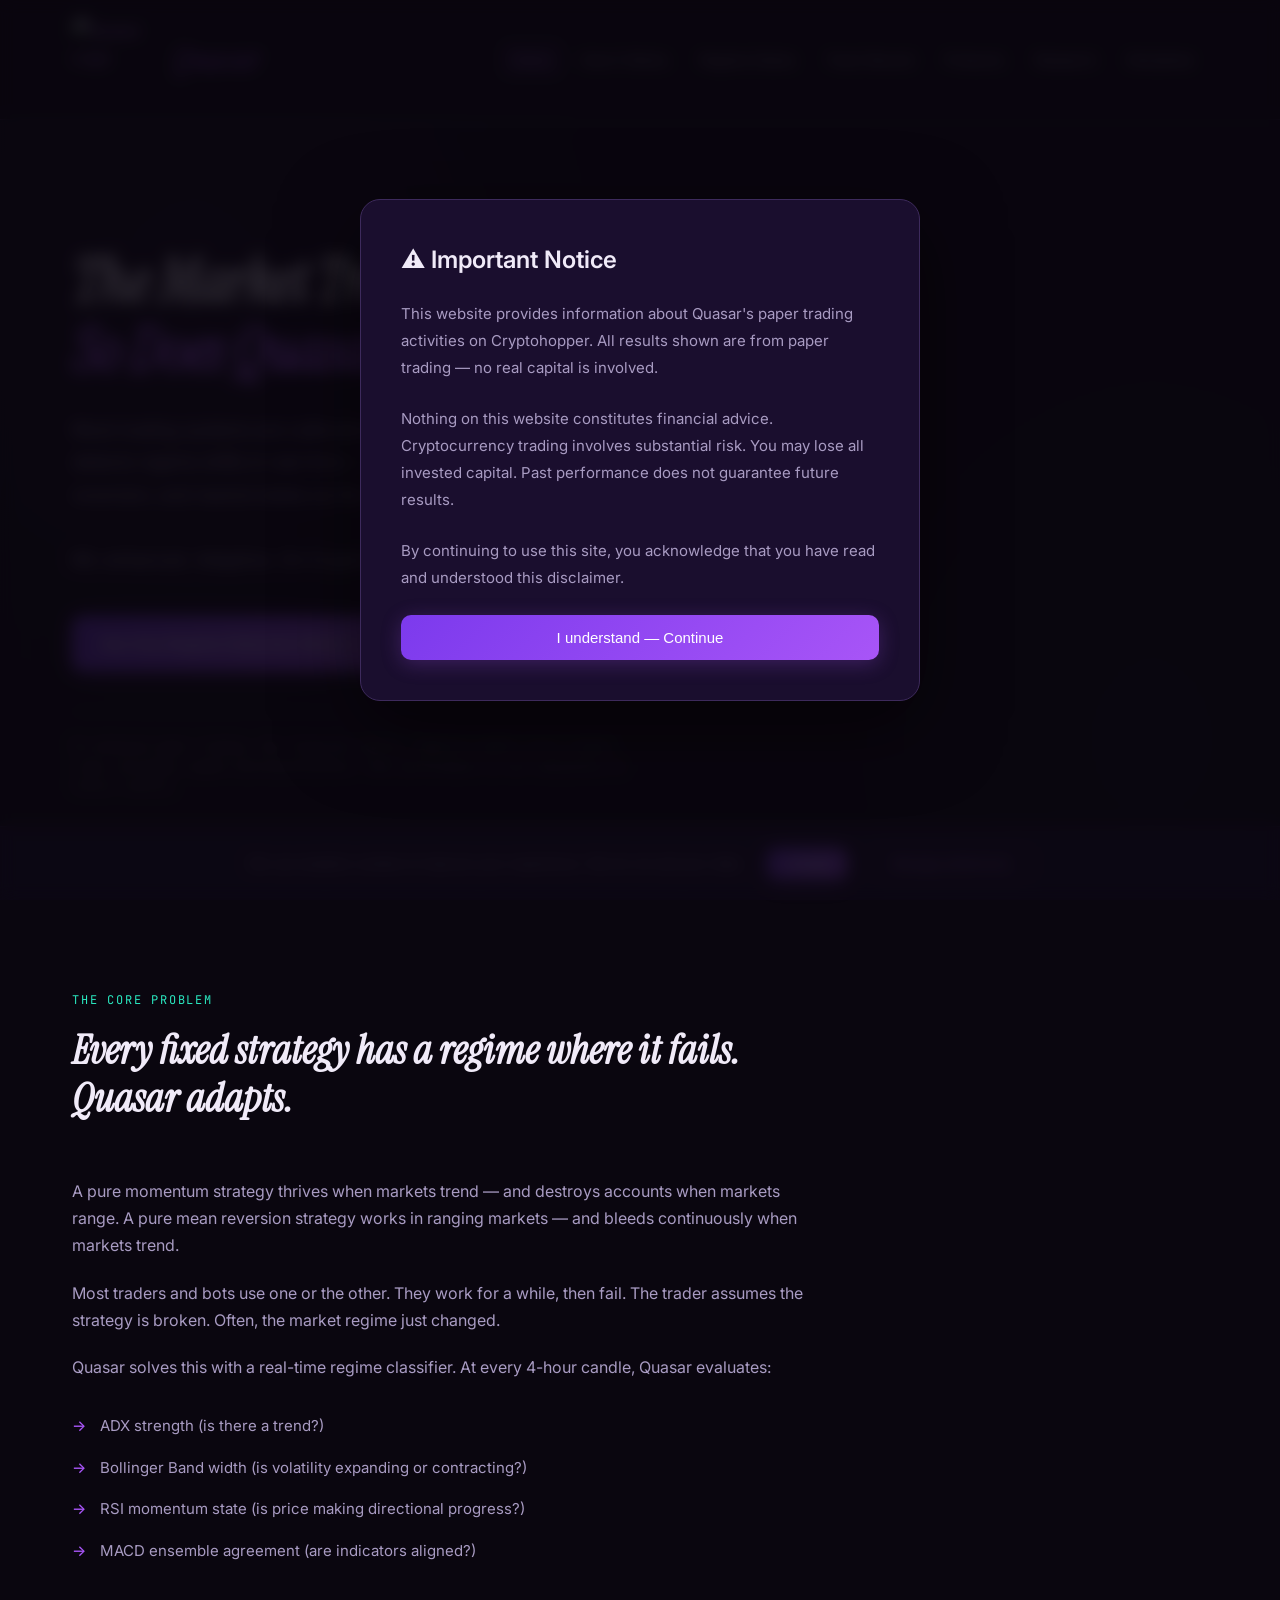
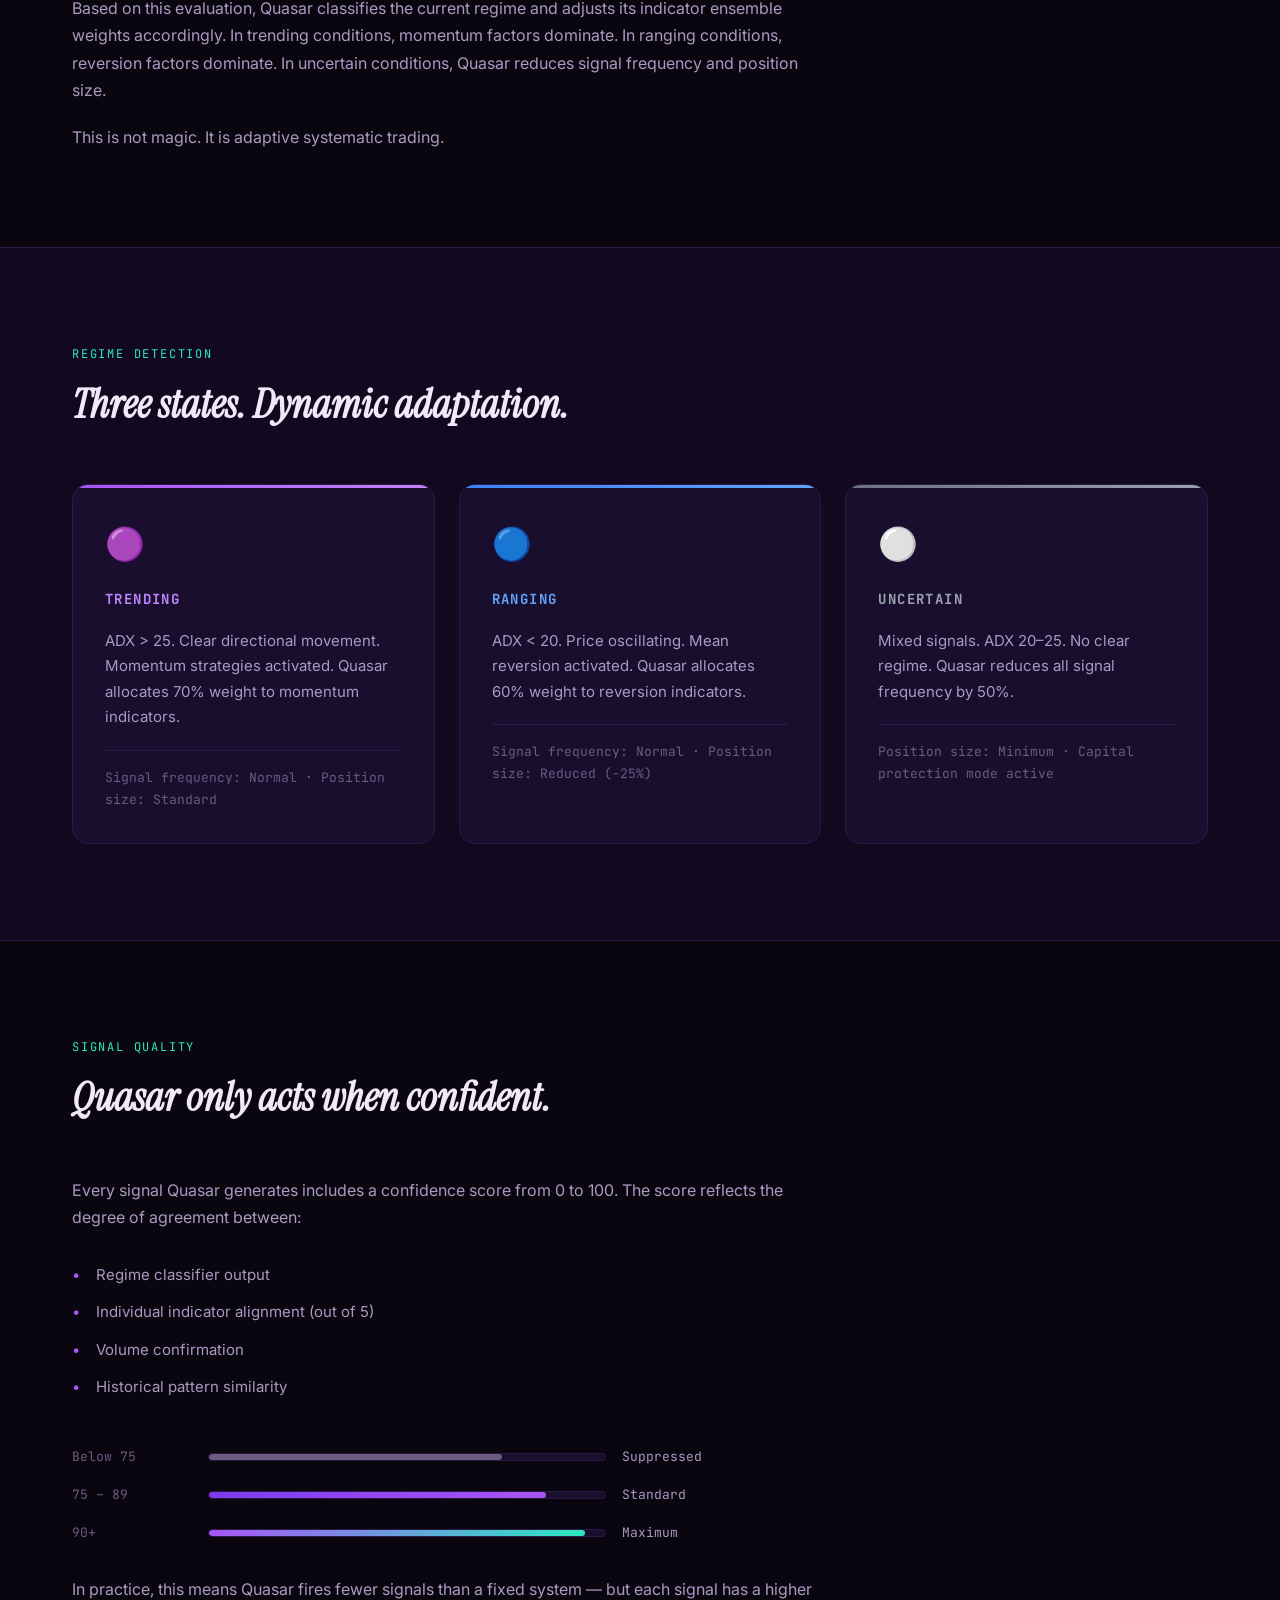
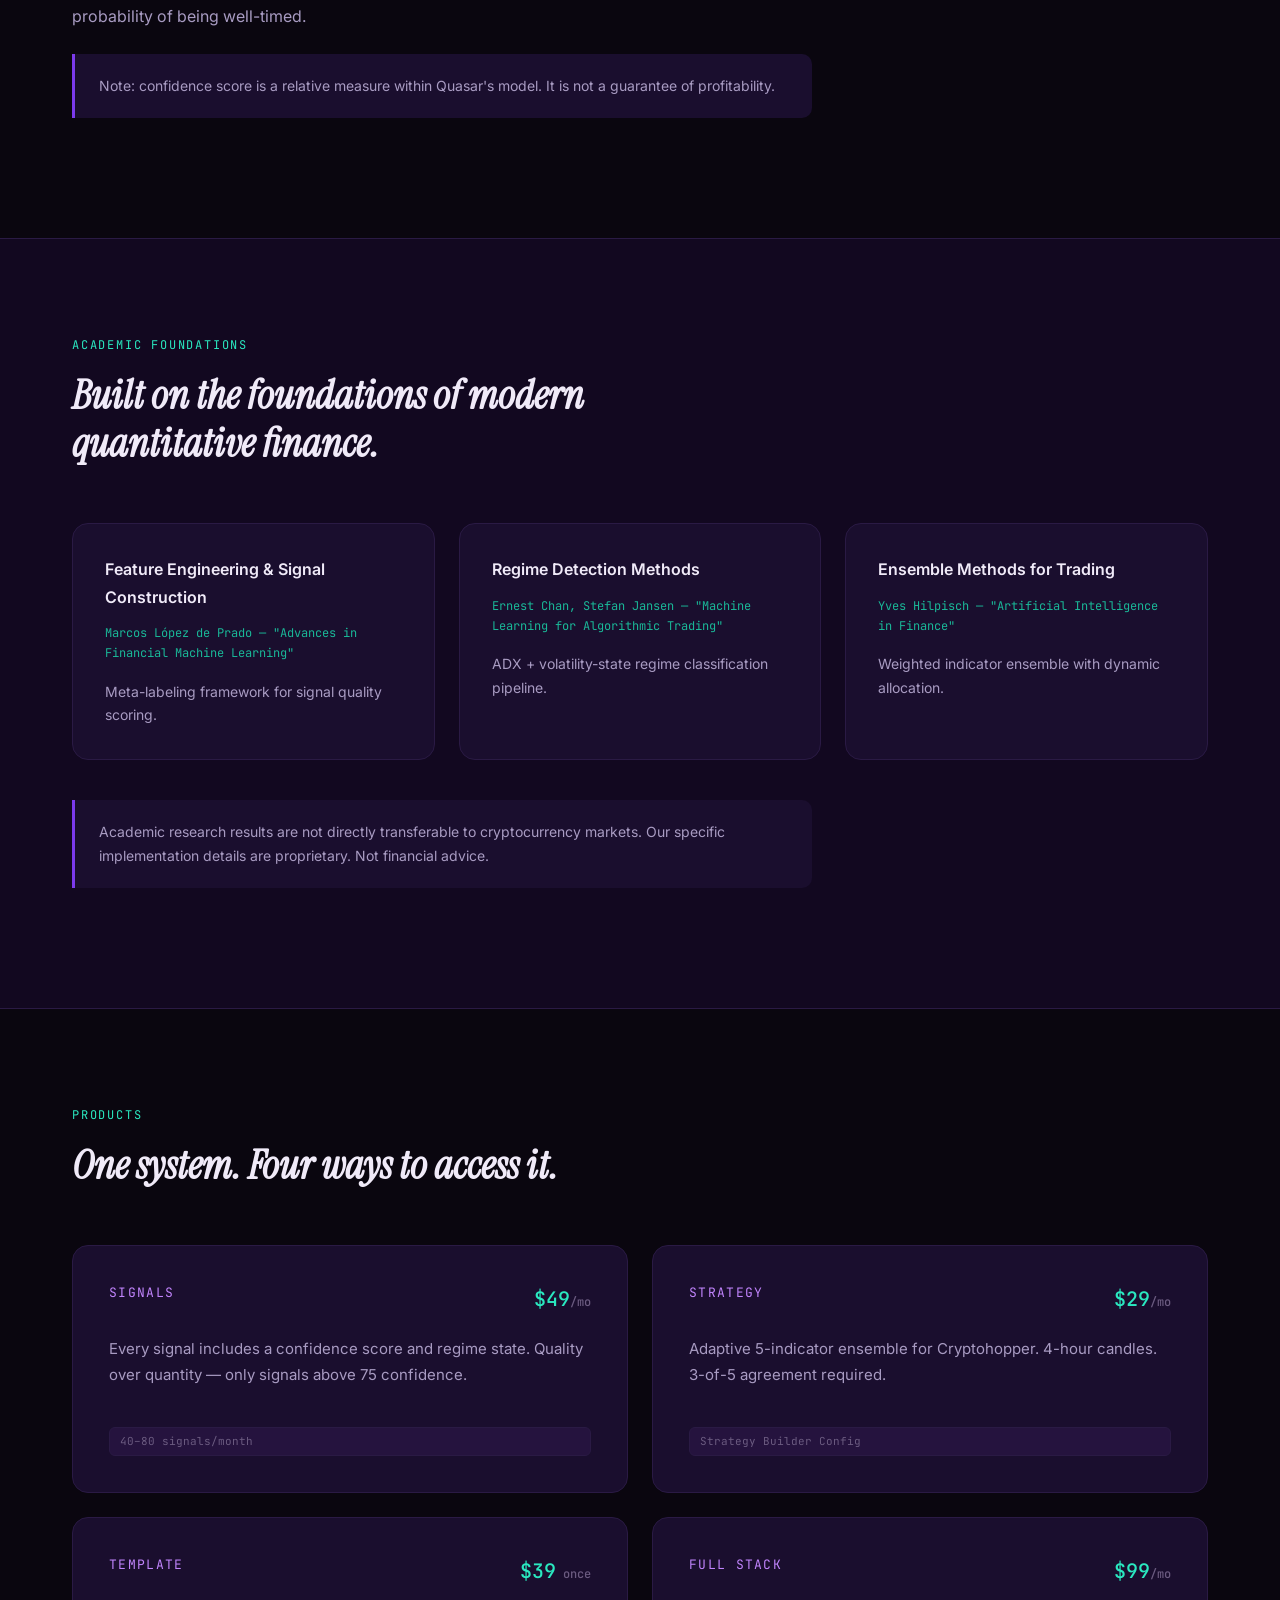
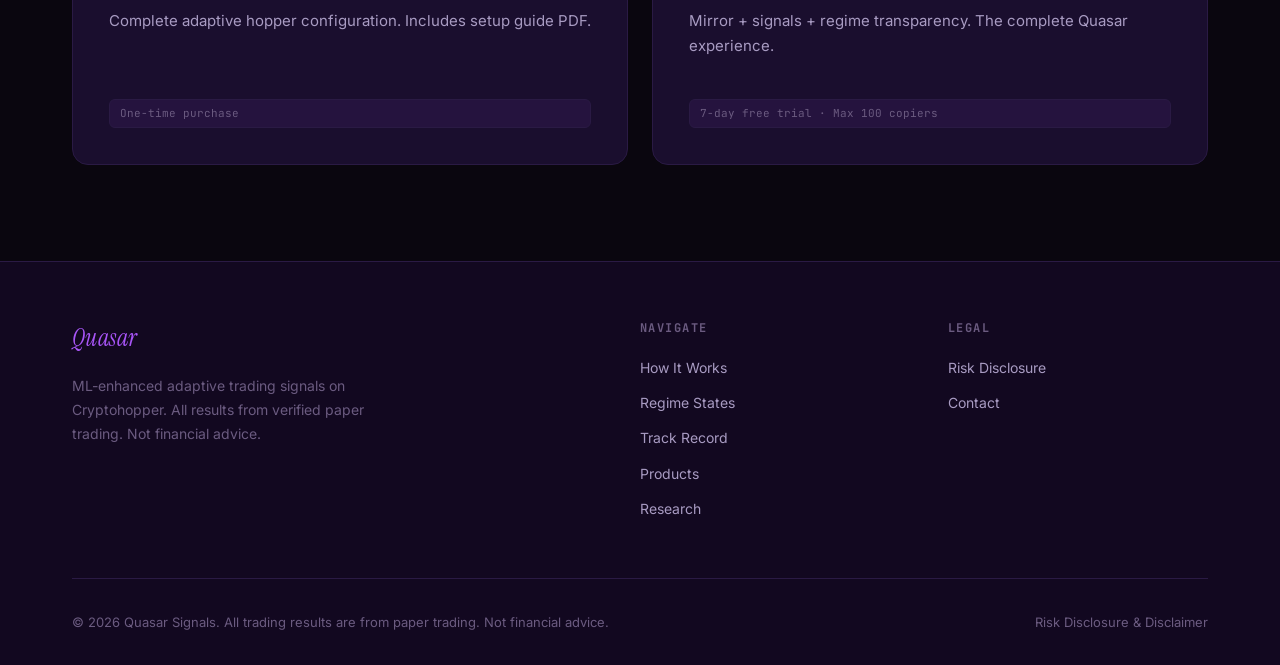
==== index.html @ 03da4434 "Add complete Quasar website with tall header, large logo, and all pages Full static site with 7 page" ====
<!DOCTYPE html>
<html lang="en">
<head>
  <meta charset="UTF-8">
  <meta name="viewport" content="width=device-width, initial-scale=1.0">
  <title>Quasar — ML-Enhanced Adaptive Trading</title>
  <meta name="description" content="Quasar detects regime shifts in real-time — switching between momentum, mean reversion, and neutral states as the market evolves. ML-enhanced. Adaptive. On Cryptohopper.">
  <link rel="stylesheet" href="css/style.css">
  <link rel="icon" type="image/png" href="images/logo.png">
</head>
<body>

  <!-- ═══ HEADER ═══ -->
  <header class="site-header">
    <div class="header-inner">
      <a href="index.html" class="logo-link">
        <img src="images/logo.png" alt="Quasar Logo" class="logo-img">
        <span class="logo-text">Quasar</span>
      </a>
      <button class="nav-toggle" aria-label="Toggle navigation">
        <span></span><span></span><span></span>
      </button>
      <nav class="main-nav">
        <a href="index.html" class="active">Home</a>
        <a href="how-it-works.html">How It Works</a>
        <a href="regime-states.html">Regime States</a>
        <a href="track-record.html">Track Record</a>
        <a href="products.html">Products</a>
        <a href="research.html">Research</a>
        <a href="disclaimer.html">Disclaimer</a>
      </nav>
    </div>
  </header>

  <main>

    <!-- ═══ HERO ═══ -->
    <section class="hero">
      <div class="container">
        <div class="hero-content">
          <h1>The Market Transforms.<br><span>So Does Quasar.</span></h1>
          <p class="hero-sub">
            Most trading systems are calibrated for one market condition.
            Quasar detects regime shifts in real-time — switching between momentum,
            mean reversion, and neutral states as the market evolves.<br><br>
            ML-enhanced. Adaptive. On Cryptohopper. Verified paper trading.
          </p>
          <div class="hero-ctas">
            <a href="how-it-works.html" class="btn btn-primary">See How Regime Detection Works &rarr;</a>
            <a href="products.html" class="btn btn-secondary">View Quasar on the Marketplace</a>
          </div>
          <p class="hero-disclaimer">
            ML-enhanced paper trading. Not financial advice. Adaptive models carry
            unique risks including regime misclassification. Past performance is not
            indicative of future results.
          </p>
        </div>
      </div>
    </section>

    <!-- ═══ THE PROBLEM WITH FIXED STRATEGIES ═══ -->
    <section class="section">
      <div class="container">
        <div class="section-intro">
          <span class="section-label">The Core Problem</span>
          <h2>Every fixed strategy has a regime where it fails. Quasar adapts.</h2>
        </div>
        <div style="max-width: 740px;">
          <p>
            A pure momentum strategy thrives when markets trend — and destroys accounts
            when markets range. A pure mean reversion strategy works in ranging markets —
            and bleeds continuously when markets trend.
          </p>
          <p>
            Most traders and bots use one or the other. They work for a while, then fail.
            The trader assumes the strategy is broken. Often, the market regime just changed.
          </p>
          <p>
            Quasar solves this with a real-time regime classifier. At every 4-hour candle,
            Quasar evaluates:
          </p>
          <ul class="arrow-list">
            <li>ADX strength (is there a trend?)</li>
            <li>Bollinger Band width (is volatility expanding or contracting?)</li>
            <li>RSI momentum state (is price making directional progress?)</li>
            <li>MACD ensemble agreement (are indicators aligned?)</li>
          </ul>
          <p>
            Based on this evaluation, Quasar classifies the current regime and adjusts
            its indicator ensemble weights accordingly. In trending conditions, momentum
            factors dominate. In ranging conditions, reversion factors dominate.
            In uncertain conditions, Quasar reduces signal frequency and position size.
          </p>
          <p>
            This is not magic. It is adaptive systematic trading.
          </p>
        </div>
      </div>
    </section>

    <!-- ═══ REGIME STATES ═══ -->
    <section class="section section-alt">
      <div class="container">
        <div class="section-intro">
          <span class="section-label">Regime Detection</span>
          <h2>Three states. Dynamic adaptation.</h2>
        </div>
        <div class="regime-grid">
          <div class="regime-card trending">
            <div class="regime-icon">&#x1F7E3;</div>
            <h3>Trending</h3>
            <p>
              ADX &gt; 25. Clear directional movement. Momentum strategies activated.
              Quasar allocates 70% weight to momentum indicators.
            </p>
            <div class="regime-stat">Signal frequency: Normal · Position size: Standard</div>
          </div>
          <div class="regime-card ranging">
            <div class="regime-icon">&#x1F535;</div>
            <h3>Ranging</h3>
            <p>
              ADX &lt; 20. Price oscillating. Mean reversion activated.
              Quasar allocates 60% weight to reversion indicators.
            </p>
            <div class="regime-stat">Signal frequency: Normal · Position size: Reduced (-25%)</div>
          </div>
          <div class="regime-card uncertain">
            <div class="regime-icon">&#x26AA;</div>
            <h3>Uncertain</h3>
            <p>
              Mixed signals. ADX 20–25. No clear regime.
              Quasar reduces all signal frequency by 50%.
            </p>
            <div class="regime-stat">Position size: Minimum · Capital protection mode active</div>
          </div>
        </div>
      </div>
    </section>

    <!-- ═══ CONFIDENCE SCORE ═══ -->
    <section class="section">
      <div class="container">
        <div class="section-intro">
          <span class="section-label">Signal Quality</span>
          <h2>Quasar only acts when confident.</h2>
        </div>
        <div style="max-width: 740px;">
          <p>
            Every signal Quasar generates includes a confidence score from 0 to 100.
            The score reflects the degree of agreement between:
          </p>
          <ul class="bullet-list">
            <li>Regime classifier output</li>
            <li>Individual indicator alignment (out of 5)</li>
            <li>Volume confirmation</li>
            <li>Historical pattern similarity</li>
          </ul>
          <div class="confidence-visual">
            <div class="confidence-bar">
              <span class="confidence-label">Below 75</span>
              <div class="confidence-track">
                <div class="confidence-fill suppressed" data-width="74%" style="width: 0;"></div>
              </div>
              <span class="confidence-value">Suppressed</span>
            </div>
            <div class="confidence-bar">
              <span class="confidence-label">75 – 89</span>
              <div class="confidence-track">
                <div class="confidence-fill standard" data-width="85%" style="width: 0;"></div>
              </div>
              <span class="confidence-value">Standard</span>
            </div>
            <div class="confidence-bar">
              <span class="confidence-label">90+</span>
              <div class="confidence-track">
                <div class="confidence-fill maximum" data-width="95%" style="width: 0;"></div>
              </div>
              <span class="confidence-value">Maximum</span>
            </div>
          </div>
          <p style="margin-top: 2rem;">
            In practice, this means Quasar fires fewer signals than a fixed system —
            but each signal has a higher probability of being well-timed.
          </p>
          <div class="disclaimer-note">
            <p>
              Note: confidence score is a relative measure within Quasar's model.
              It is not a guarantee of profitability.
            </p>
          </div>
        </div>
      </div>
    </section>

    <!-- ═══ RESEARCH FOUNDATION ═══ -->
    <section class="section section-alt">
      <div class="container">
        <div class="section-intro">
          <span class="section-label">Academic Foundations</span>
          <h2>Built on the foundations of modern quantitative finance.</h2>
        </div>
        <div class="research-grid">
          <div class="research-card">
            <h4>Feature Engineering &amp; Signal Construction</h4>
            <span class="research-source">Marcos López de Prado — "Advances in Financial Machine Learning"</span>
            <p>Meta-labeling framework for signal quality scoring.</p>
          </div>
          <div class="research-card">
            <h4>Regime Detection Methods</h4>
            <span class="research-source">Ernest Chan, Stefan Jansen — "Machine Learning for Algorithmic Trading"</span>
            <p>ADX + volatility-state regime classification pipeline.</p>
          </div>
          <div class="research-card">
            <h4>Ensemble Methods for Trading</h4>
            <span class="research-source">Yves Hilpisch — "Artificial Intelligence in Finance"</span>
            <p>Weighted indicator ensemble with dynamic allocation.</p>
          </div>
        </div>
        <div class="disclaimer-note" style="margin-top: 2.5rem; max-width: 740px;">
          <p>
            Academic research results are not directly transferable to cryptocurrency markets.
            Our specific implementation details are proprietary. Not financial advice.
          </p>
        </div>
      </div>
    </section>

    <!-- ═══ PRODUCTS ═══ -->
    <section class="section">
      <div class="container">
        <div class="section-intro">
          <span class="section-label">Products</span>
          <h2>One system. Four ways to access it.</h2>
        </div>
        <div class="products-grid">
          <div class="product-card">
            <div class="product-header">
              <span class="product-name">Signals</span>
              <span class="product-price">$49<span>/mo</span></span>
            </div>
            <p>
              Every signal includes a confidence score and regime state.
              Quality over quantity — only signals above 75 confidence.
            </p>
            <span class="product-tag">40–80 signals/month</span>
          </div>
          <div class="product-card">
            <div class="product-header">
              <span class="product-name">Strategy</span>
              <span class="product-price">$29<span>/mo</span></span>
            </div>
            <p>
              Adaptive 5-indicator ensemble for Cryptohopper.
              4-hour candles. 3-of-5 agreement required.
            </p>
            <span class="product-tag">Strategy Builder Config</span>
          </div>
          <div class="product-card">
            <div class="product-header">
              <span class="product-name">Template</span>
              <span class="product-price">$39<span> once</span></span>
            </div>
            <p>
              Complete adaptive hopper configuration.
              Includes setup guide PDF.
            </p>
            <span class="product-tag">One-time purchase</span>
          </div>
          <div class="product-card">
            <div class="product-header">
              <span class="product-name">Full Stack</span>
              <span class="product-price">$99<span>/mo</span></span>
            </div>
            <p>
              Mirror + signals + regime transparency.
              The complete Quasar experience.
            </p>
            <span class="product-tag">7-day free trial · Max 100 copiers</span>
          </div>
        </div>
      </div>
    </section>

  </main>

  <!-- ═══ FOOTER ═══ -->
  <footer class="site-footer">
    <div class="container">
      <div class="footer-inner">
        <div class="footer-brand">
          <span class="logo-text">Quasar</span>
          <p>
            ML-enhanced adaptive trading signals on Cryptohopper.
            All results from verified paper trading. Not financial advice.
          </p>
        </div>
        <div class="footer-links">
          <h4>Navigate</h4>
          <ul>
            <li><a href="how-it-works.html">How It Works</a></li>
            <li><a href="regime-states.html">Regime States</a></li>
            <li><a href="track-record.html">Track Record</a></li>
            <li><a href="products.html">Products</a></li>
            <li><a href="research.html">Research</a></li>
          </ul>
        </div>
        <div class="footer-links">
          <h4>Legal</h4>
          <ul>
            <li><a href="disclaimer.html">Risk Disclosure</a></li>
            <li><a href="mailto:support@quasar-signals.io">Contact</a></li>
          </ul>
        </div>
      </div>
      <div class="footer-bottom">
        <p>&copy; 2026 Quasar Signals. All trading results are from paper trading. Not financial advice.</p>
        <a href="disclaimer.html">Risk Disclosure &amp; Disclaimer</a>
      </div>
    </div>
  </footer>

  <!-- ═══ DISCLAIMER MODAL ═══ -->
  <div class="disclaimer-modal-overlay">
    <div class="disclaimer-modal">
      <h3>&#x26A0;&#xFE0F; Important Notice</h3>
      <p>
        This website provides information about Quasar's paper trading activities
        on Cryptohopper. All results shown are from paper trading — no real capital
        is involved.
      </p>
      <p>
        Nothing on this website constitutes financial advice. Cryptocurrency trading
        involves substantial risk. You may lose all invested capital. Past performance
        does not guarantee future results.
      </p>
      <p>
        By continuing to use this site, you acknowledge that you have read and
        understood this disclaimer.
      </p>
      <button class="btn btn-primary disclaimer-accept">I understand — Continue</button>
    </div>
  </div>

  <!-- ═══ COOKIE BANNER ═══ -->
  <div class="cookie-banner">
    <p>We use analytics cookies to improve your experience. We do not sell your data.</p>
    <button class="btn btn-primary cookie-accept">Accept</button>
    <button class="btn btn-secondary cookie-manage">Manage preferences</button>
  </div>

  <script src="js/main.js"></script>
</body>
</html>
---- css/style.css ----
/* ══════════════════════════════════════════
   QUASAR — Global Styles
   Tone: Enigmatic · Data-Driven · Futuristic
   ══════════════════════════════════════════ */

@import url('https://fonts.googleapis.com/css2?family=Instrument+Serif:ital@0;1&family=JetBrains+Mono:wght@300;400;500&family=Inter:wght@300;400;500;600&display=swap');

:root {
  --bg-primary: #0a060f;
  --bg-secondary: #120820;
  --bg-card: #1a0e2e;
  --bg-card-hover: #221440;
  --purple: #a855f7;
  --purple-light: #c084fc;
  --purple-dim: #7c3aed;
  --purple-dark: #6d28d9;
  --teal: #2ae8c0;
  --teal-dim: #1ab898;
  --lavender: #c4b5fd;
  --text-primary: #f0eaf8;
  --text-secondary: #a89bc2;
  --text-muted: #6b5b80;
  --border: #2a1a44;
  --border-light: #3d2a5c;
  --font-serif: 'Instrument Serif', Georgia, serif;
  --font-sans: 'Inter', -apple-system, sans-serif;
  --font-mono: 'JetBrains Mono', 'Fira Code', monospace;
  --header-height: 120px;
  --max-width: 1200px;
}

*, *::before, *::after {
  margin: 0;
  padding: 0;
  box-sizing: border-box;
}

html {
  scroll-behavior: smooth;
  font-size: 16px;
}

body {
  font-family: var(--font-sans);
  background: var(--bg-primary);
  color: var(--text-primary);
  line-height: 1.7;
  min-height: 100vh;
  overflow-x: hidden;
}

/* ── Selection ── */
::selection {
  background: var(--purple-dim);
  color: #fff;
}

/* ── Links ── */
a {
  color: var(--purple-light);
  text-decoration: none;
  transition: color 0.25s ease;
}
a:hover {
  color: var(--teal);
}

/* ══════════════════════════════════════════
   HEADER — Tall with large logo
   ══════════════════════════════════════════ */

.site-header {
  position: fixed;
  top: 0;
  left: 0;
  right: 0;
  z-index: 1000;
  height: var(--header-height);
  background: rgba(10, 6, 15, 0.92);
  backdrop-filter: blur(20px);
  -webkit-backdrop-filter: blur(20px);
  border-bottom: 1px solid var(--border);
  transition: height 0.3s ease, background 0.3s ease;
}

.site-header.scrolled {
  height: 80px;
  background: rgba(10, 6, 15, 0.97);
}

.header-inner {
  max-width: var(--max-width);
  margin: 0 auto;
  padding: 0 2rem;
  height: 100%;
  display: flex;
  align-items: center;
  justify-content: space-between;
}

.logo-link {
  display: flex;
  align-items: center;
  gap: 1rem;
  text-decoration: none;
  flex-shrink: 0;
}

.logo-img {
  height: 85px;
  width: 85px;
  object-fit: contain;
  border-radius: 16px;
  transition: height 0.3s ease, width 0.3s ease;
}

.site-header.scrolled .logo-img {
  height: 52px;
  width: 52px;
}

.logo-text {
  font-family: var(--font-serif);
  font-style: italic;
  font-size: 2rem;
  color: var(--purple);
  letter-spacing: 0.02em;
  transition: font-size 0.3s ease;
}

.site-header.scrolled .logo-text {
  font-size: 1.5rem;
}

/* ── Navigation ── */
.main-nav {
  display: flex;
  align-items: center;
  gap: 0.25rem;
}

.main-nav a {
  color: var(--text-secondary);
  font-size: 0.875rem;
  font-weight: 400;
  padding: 0.5rem 0.85rem;
  border-radius: 8px;
  transition: all 0.25s ease;
  white-space: nowrap;
}

.main-nav a:hover,
.main-nav a.active {
  color: var(--text-primary);
  background: rgba(168, 85, 247, 0.1);
}

.main-nav a.active {
  color: var(--purple-light);
}

/* Mobile hamburger */
.nav-toggle {
  display: none;
  background: none;
  border: none;
  cursor: pointer;
  padding: 0.5rem;
}

.nav-toggle span {
  display: block;
  width: 24px;
  height: 2px;
  background: var(--text-secondary);
  margin: 5px 0;
  transition: all 0.3s ease;
  border-radius: 2px;
}

.nav-toggle.open span:nth-child(1) {
  transform: rotate(45deg) translate(5px, 5px);
}
.nav-toggle.open span:nth-child(2) {
  opacity: 0;
}
.nav-toggle.open span:nth-child(3) {
  transform: rotate(-45deg) translate(5px, -5px);
}

/* ══════════════════════════════════════════
   MAIN CONTENT
   ══════════════════════════════════════════ */

main {
  padding-top: var(--header-height);
}

.container {
  max-width: var(--max-width);
  margin: 0 auto;
  padding: 0 2rem;
}

/* ── Section spacing ── */
.section {
  padding: 6rem 0;
  border-bottom: 1px solid var(--border);
}

.section:last-child {
  border-bottom: none;
}

.section-alt {
  background: var(--bg-secondary);
}

/* ══════════════════════════════════════════
   HERO
   ══════════════════════════════════════════ */

.hero {
  padding: 8rem 0 6rem;
  position: relative;
  overflow: hidden;
}

.hero::before {
  content: '';
  position: absolute;
  top: -40%;
  left: -20%;
  width: 70%;
  height: 120%;
  background: radial-gradient(ellipse, rgba(168, 85, 247, 0.06) 0%, transparent 70%);
  pointer-events: none;
}

.hero::after {
  content: '';
  position: absolute;
  bottom: -30%;
  right: -15%;
  width: 50%;
  height: 100%;
  background: radial-gradient(ellipse, rgba(42, 232, 192, 0.03) 0%, transparent 70%);
  pointer-events: none;
}

.hero-content {
  position: relative;
  z-index: 1;
  max-width: 780px;
}

.hero h1 {
  font-family: var(--font-serif);
  font-style: italic;
  font-size: 3.75rem;
  line-height: 1.15;
  color: var(--text-primary);
  margin-bottom: 1.75rem;
  letter-spacing: -0.01em;
}

.hero h1 span {
  color: var(--purple);
}

.hero-sub {
  font-size: 1.125rem;
  color: var(--text-secondary);
  line-height: 1.8;
  margin-bottom: 2.5rem;
  max-width: 640px;
}

.hero-ctas {
  display: flex;
  gap: 1rem;
  flex-wrap: wrap;
  margin-bottom: 2.5rem;
}

.hero-disclaimer {
  font-family: var(--font-mono);
  font-size: 0.75rem;
  color: var(--text-muted);
  line-height: 1.7;
  max-width: 580px;
  padding-top: 1.5rem;
  border-top: 1px solid var(--border);
}

/* ── Buttons ── */
.btn {
  display: inline-flex;
  align-items: center;
  gap: 0.5rem;
  padding: 0.875rem 1.75rem;
  border-radius: 10px;
  font-size: 0.9375rem;
  font-weight: 500;
  cursor: pointer;
  transition: all 0.3s ease;
  border: none;
  text-decoration: none;
}

.btn-primary {
  background: linear-gradient(135deg, var(--purple-dim), var(--purple));
  color: #fff;
  box-shadow: 0 4px 20px rgba(168, 85, 247, 0.25);
}

.btn-primary:hover {
  background: linear-gradient(135deg, var(--purple), var(--purple-light));
  box-shadow: 0 6px 30px rgba(168, 85, 247, 0.35);
  color: #fff;
  transform: translateY(-1px);
}

.btn-secondary {
  background: transparent;
  color: var(--purple-light);
  border: 1px solid var(--border-light);
}

.btn-secondary:hover {
  background: rgba(168, 85, 247, 0.08);
  border-color: var(--purple-dim);
  color: var(--purple-light);
}

/* ══════════════════════════════════════════
   TYPOGRAPHY
   ══════════════════════════════════════════ */

h1, h2, h3, h4 {
  font-family: var(--font-serif);
  font-style: italic;
  color: var(--text-primary);
}

h2 {
  font-size: 2.5rem;
  line-height: 1.2;
  margin-bottom: 1.5rem;
}

h3 {
  font-size: 1.5rem;
  margin-bottom: 1rem;
}

h4 {
  font-size: 1.125rem;
  margin-bottom: 0.75rem;
}

p {
  margin-bottom: 1.25rem;
  color: var(--text-secondary);
}

p:last-child {
  margin-bottom: 0;
}

/* ── Section intro ── */
.section-intro {
  max-width: 700px;
  margin-bottom: 3.5rem;
}

.section-label {
  font-family: var(--font-mono);
  font-size: 0.75rem;
  text-transform: uppercase;
  letter-spacing: 0.15em;
  color: var(--teal);
  margin-bottom: 1rem;
  display: block;
}

/* ══════════════════════════════════════════
   REGIME STATE CARDS
   ══════════════════════════════════════════ */

.regime-grid {
  display: grid;
  grid-template-columns: repeat(3, 1fr);
  gap: 1.5rem;
  margin-top: 2.5rem;
}

.regime-card {
  background: var(--bg-card);
  border: 1px solid var(--border);
  border-radius: 16px;
  padding: 2rem;
  transition: all 0.3s ease;
  position: relative;
  overflow: hidden;
}

.regime-card::before {
  content: '';
  position: absolute;
  top: 0;
  left: 0;
  right: 0;
  height: 3px;
  border-radius: 16px 16px 0 0;
}

.regime-card.trending::before {
  background: linear-gradient(90deg, var(--purple), var(--purple-light));
}

.regime-card.ranging::before {
  background: linear-gradient(90deg, #3b82f6, #60a5fa);
}

.regime-card.uncertain::before {
  background: linear-gradient(90deg, #6b7280, #9ca3af);
}

.regime-card:hover {
  border-color: var(--border-light);
  transform: translateY(-2px);
  box-shadow: 0 8px 32px rgba(168, 85, 247, 0.08);
}

.regime-icon {
  font-size: 2rem;
  margin-bottom: 1rem;
}

.regime-card h3 {
  font-family: var(--font-mono);
  font-style: normal;
  font-size: 0.875rem;
  text-transform: uppercase;
  letter-spacing: 0.1em;
  margin-bottom: 1rem;
}

.regime-card.trending h3 { color: var(--purple-light); }
.regime-card.ranging h3 { color: #60a5fa; }
.regime-card.uncertain h3 { color: #9ca3af; }

.regime-card p {
  font-size: 0.9375rem;
  line-height: 1.7;
}

.regime-stat {
  font-family: var(--font-mono);
  font-size: 0.8125rem;
  color: var(--text-muted);
  margin-top: 1.25rem;
  padding-top: 1rem;
  border-top: 1px solid var(--border);
}

/* ══════════════════════════════════════════
   PRODUCT CARDS
   ══════════════════════════════════════════ */

.products-grid {
  display: grid;
  grid-template-columns: repeat(2, 1fr);
  gap: 1.5rem;
}

.product-card {
  background: var(--bg-card);
  border: 1px solid var(--border);
  border-radius: 16px;
  padding: 2.25rem;
  transition: all 0.3s ease;
  display: flex;
  flex-direction: column;
}

.product-card:hover {
  border-color: var(--purple-dim);
  box-shadow: 0 8px 40px rgba(168, 85, 247, 0.1);
  transform: translateY(-2px);
}

.product-header {
  display: flex;
  justify-content: space-between;
  align-items: flex-start;
  margin-bottom: 1.25rem;
}

.product-name {
  font-family: var(--font-mono);
  font-size: 0.8125rem;
  text-transform: uppercase;
  letter-spacing: 0.1em;
  color: var(--purple-light);
}

.product-price {
  font-family: var(--font-mono);
  font-size: 1.25rem;
  color: var(--teal);
  font-weight: 500;
}

.product-price span {
  font-size: 0.75rem;
  color: var(--text-muted);
}

.product-card p {
  font-size: 0.9375rem;
  flex-grow: 1;
}

.product-tag {
  display: inline-block;
  font-family: var(--font-mono);
  font-size: 0.6875rem;
  color: var(--text-muted);
  background: rgba(168, 85, 247, 0.08);
  border: 1px solid var(--border);
  padding: 0.25rem 0.625rem;
  border-radius: 6px;
  margin-top: 1.25rem;
}

/* ══════════════════════════════════════════
   CONFIDENCE METER
   ══════════════════════════════════════════ */

.confidence-visual {
  display: flex;
  flex-direction: column;
  gap: 1rem;
  margin-top: 2.5rem;
  max-width: 600px;
}

.confidence-bar {
  display: flex;
  align-items: center;
  gap: 1rem;
}

.confidence-label {
  font-family: var(--font-mono);
  font-size: 0.8125rem;
  color: var(--text-muted);
  width: 120px;
  flex-shrink: 0;
}

.confidence-track {
  flex-grow: 1;
  height: 8px;
  background: var(--bg-card);
  border-radius: 4px;
  overflow: hidden;
  border: 1px solid var(--border);
}

.confidence-fill {
  height: 100%;
  border-radius: 4px;
  transition: width 1s ease;
}

.confidence-fill.suppressed {
  background: var(--text-muted);
}

.confidence-fill.standard {
  background: linear-gradient(90deg, var(--purple-dim), var(--purple));
}

.confidence-fill.maximum {
  background: linear-gradient(90deg, var(--purple), var(--teal));
}

.confidence-value {
  font-family: var(--font-mono);
  font-size: 0.8125rem;
  color: var(--text-secondary);
  width: 50px;
  text-align: right;
}

/* ══════════════════════════════════════════
   RESEARCH / REFERENCES
   ══════════════════════════════════════════ */

.research-grid {
  display: grid;
  grid-template-columns: repeat(3, 1fr);
  gap: 1.5rem;
}

.research-card {
  background: var(--bg-card);
  border: 1px solid var(--border);
  border-radius: 16px;
  padding: 2rem;
  transition: all 0.3s ease;
}

.research-card:hover {
  border-color: var(--border-light);
}

.research-card h4 {
  font-family: var(--font-sans);
  font-style: normal;
  font-weight: 600;
  font-size: 1rem;
  margin-bottom: 0.75rem;
}

.research-source {
  font-family: var(--font-mono);
  font-size: 0.75rem;
  color: var(--teal-dim);
  margin-bottom: 1rem;
  display: block;
}

.research-card p {
  font-size: 0.875rem;
}

/* ══════════════════════════════════════════
   ARROW LIST
   ══════════════════════════════════════════ */

.arrow-list {
  list-style: none;
  margin: 1.5rem 0;
}

.arrow-list li {
  padding: 0.5rem 0;
  padding-left: 1.75rem;
  position: relative;
  color: var(--text-secondary);
  font-size: 0.9375rem;
}

.arrow-list li::before {
  content: '→';
  position: absolute;
  left: 0;
  color: var(--purple);
  font-weight: 500;
}

/* ── Bullet list ── */
.bullet-list {
  list-style: none;
  margin: 1.5rem 0;
}

.bullet-list li {
  padding: 0.375rem 0;
  padding-left: 1.5rem;
  position: relative;
  color: var(--text-secondary);
  font-size: 0.9375rem;
}

.bullet-list li::before {
  content: '•';
  position: absolute;
  left: 0;
  color: var(--purple);
}

/* ══════════════════════════════════════════
   DISCLAIMER PAGE
   ══════════════════════════════════════════ */

.disclaimer-content {
  max-width: 780px;
}

.disclaimer-content h2 {
  font-size: 2rem;
  margin-top: 3rem;
  margin-bottom: 1rem;
  padding-top: 2rem;
  border-top: 1px solid var(--border);
}

.disclaimer-content h2:first-of-type {
  margin-top: 0;
  padding-top: 0;
  border-top: none;
}

.disclaimer-content p,
.disclaimer-content li {
  font-size: 0.9375rem;
  color: var(--text-secondary);
  line-height: 1.8;
}

.disclaimer-note {
  background: var(--bg-card);
  border-left: 3px solid var(--purple-dim);
  padding: 1.25rem 1.5rem;
  border-radius: 0 10px 10px 0;
  margin: 1.5rem 0;
}

.disclaimer-note p {
  font-size: 0.875rem;
  margin: 0;
}

/* ══════════════════════════════════════════
   PAGE HEADER (inner pages)
   ══════════════════════════════════════════ */

.page-header {
  padding: 5rem 0 3rem;
  border-bottom: 1px solid var(--border);
  position: relative;
}

.page-header::before {
  content: '';
  position: absolute;
  top: 0;
  left: 0;
  right: 0;
  bottom: 0;
  background: radial-gradient(ellipse at 20% 50%, rgba(168, 85, 247, 0.05) 0%, transparent 60%);
  pointer-events: none;
}

.page-header h1 {
  font-family: var(--font-serif);
  font-style: italic;
  font-size: 3rem;
  position: relative;
}

.page-header .section-label {
  position: relative;
}

.page-header p {
  position: relative;
  max-width: 600px;
  margin-top: 1rem;
}

/* ══════════════════════════════════════════
   FOOTER
   ══════════════════════════════════════════ */

.site-footer {
  background: var(--bg-secondary);
  border-top: 1px solid var(--border);
  padding: 3.5rem 0 2rem;
}

.footer-inner {
  display: grid;
  grid-template-columns: 2fr 1fr 1fr;
  gap: 3rem;
  margin-bottom: 3rem;
}

.footer-brand .logo-text {
  font-size: 1.5rem;
  margin-bottom: 1rem;
  display: block;
}

.footer-brand p {
  font-size: 0.875rem;
  color: var(--text-muted);
  max-width: 320px;
}

.footer-links h4 {
  font-family: var(--font-mono);
  font-style: normal;
  font-size: 0.75rem;
  text-transform: uppercase;
  letter-spacing: 0.12em;
  color: var(--text-muted);
  margin-bottom: 1rem;
}

.footer-links ul {
  list-style: none;
}

.footer-links li {
  margin-bottom: 0.5rem;
}

.footer-links a {
  font-size: 0.875rem;
  color: var(--text-secondary);
}

.footer-links a:hover {
  color: var(--purple-light);
}

.footer-bottom {
  padding-top: 2rem;
  border-top: 1px solid var(--border);
  display: flex;
  justify-content: space-between;
  align-items: center;
  flex-wrap: wrap;
  gap: 1rem;
}

.footer-bottom p {
  font-size: 0.8125rem;
  color: var(--text-muted);
  margin: 0;
}

.footer-bottom a {
  font-size: 0.8125rem;
  color: var(--text-muted);
}

/* ══════════════════════════════════════════
   COOKIE BANNER
   ══════════════════════════════════════════ */

.cookie-banner {
  position: fixed;
  bottom: 0;
  left: 0;
  right: 0;
  z-index: 9999;
  background: var(--bg-card);
  border-top: 1px solid var(--border);
  padding: 1.25rem 2rem;
  display: none;
  align-items: center;
  justify-content: center;
  gap: 1.5rem;
  backdrop-filter: blur(12px);
}

.cookie-banner.visible {
  display: flex;
}

.cookie-banner p {
  font-size: 0.8125rem;
  color: var(--text-secondary);
  margin: 0;
}

.cookie-banner .btn {
  padding: 0.5rem 1.25rem;
  font-size: 0.8125rem;
}

/* ══════════════════════════════════════════
   DISCLAIMER MODAL
   ══════════════════════════════════════════ */

.disclaimer-modal-overlay {
  position: fixed;
  top: 0;
  left: 0;
  right: 0;
  bottom: 0;
  z-index: 10000;
  background: rgba(10, 6, 15, 0.85);
  backdrop-filter: blur(8px);
  display: none;
  align-items: center;
  justify-content: center;
  padding: 2rem;
}

.disclaimer-modal-overlay.visible {
  display: flex;
}

.disclaimer-modal {
  background: var(--bg-card);
  border: 1px solid var(--border-light);
  border-radius: 20px;
  padding: 2.5rem;
  max-width: 560px;
  width: 100%;
  box-shadow: 0 24px 80px rgba(0, 0, 0, 0.5);
}

.disclaimer-modal h3 {
  font-family: var(--font-sans);
  font-style: normal;
  font-weight: 600;
  display: flex;
  align-items: center;
  gap: 0.5rem;
  margin-bottom: 1.25rem;
}

.disclaimer-modal p {
  font-size: 0.9375rem;
  line-height: 1.8;
  margin-bottom: 1.5rem;
}

.disclaimer-modal .btn {
  width: 100%;
  justify-content: center;
}

/* ══════════════════════════════════════════
   TRACK RECORD TABLE
   ══════════════════════════════════════════ */

.track-table {
  width: 100%;
  border-collapse: separate;
  border-spacing: 0;
  margin-top: 2rem;
  overflow: hidden;
  border-radius: 12px;
  border: 1px solid var(--border);
}

.track-table th {
  font-family: var(--font-mono);
  font-size: 0.75rem;
  text-transform: uppercase;
  letter-spacing: 0.08em;
  color: var(--text-muted);
  background: var(--bg-card);
  padding: 1rem 1.25rem;
  text-align: left;
  border-bottom: 1px solid var(--border);
}

.track-table td {
  padding: 0.875rem 1.25rem;
  font-size: 0.875rem;
  color: var(--text-secondary);
  border-bottom: 1px solid var(--border);
}

.track-table tr:last-child td {
  border-bottom: none;
}

.track-table tr:hover td {
  background: rgba(168, 85, 247, 0.03);
}

/* ══════════════════════════════════════════
   HOW IT WORKS — STEPS
   ══════════════════════════════════════════ */

.steps {
  display: grid;
  grid-template-columns: repeat(4, 1fr);
  gap: 1.5rem;
  margin-top: 2.5rem;
}

.step {
  background: var(--bg-card);
  border: 1px solid var(--border);
  border-radius: 16px;
  padding: 2rem 1.5rem;
  text-align: center;
  transition: all 0.3s ease;
}

.step:hover {
  border-color: var(--border-light);
  transform: translateY(-2px);
}

.step-number {
  font-family: var(--font-mono);
  font-size: 0.75rem;
  color: var(--teal);
  margin-bottom: 1rem;
}

.step h3 {
  font-size: 1.125rem;
  margin-bottom: 0.75rem;
}

.step p {
  font-size: 0.875rem;
}

/* ══════════════════════════════════════════
   RESPONSIVE
   ══════════════════════════════════════════ */

@media (max-width: 1024px) {
  .regime-grid,
  .research-grid {
    grid-template-columns: 1fr;
  }

  .products-grid {
    grid-template-columns: 1fr;
  }

  .footer-inner {
    grid-template-columns: 1fr;
    gap: 2rem;
  }

  .steps {
    grid-template-columns: repeat(2, 1fr);
  }
}

@media (max-width: 768px) {
  :root {
    --header-height: 100px;
  }

  .logo-img {
    height: 65px;
    width: 65px;
  }

  .logo-text {
    font-size: 1.5rem;
  }

  .site-header.scrolled .logo-img {
    height: 44px;
    width: 44px;
  }

  .main-nav {
    position: fixed;
    top: var(--header-height);
    left: 0;
    right: 0;
    background: rgba(10, 6, 15, 0.97);
    backdrop-filter: blur(20px);
    flex-direction: column;
    padding: 1rem;
    border-bottom: 1px solid var(--border);
    transform: translateY(-120%);
    transition: transform 0.3s ease;
    gap: 0;
  }

  .main-nav.open {
    transform: translateY(0);
  }

  .main-nav a {
    width: 100%;
    padding: 0.75rem 1rem;
    text-align: left;
  }

  .nav-toggle {
    display: block;
  }

  .hero h1 {
    font-size: 2.5rem;
  }

  h2 {
    font-size: 1.875rem;
  }

  .page-header h1 {
    font-size: 2.25rem;
  }

  .hero-ctas {
    flex-direction: column;
  }

  .btn {
    width: 100%;
    justify-content: center;
  }

  .steps {
    grid-template-columns: 1fr;
  }

  .footer-bottom {
    flex-direction: column;
    text-align: center;
  }

  .cookie-banner {
    flex-direction: column;
    text-align: center;
    gap: 1rem;
  }
}

@media (max-width: 480px) {
  .hero h1 {
    font-size: 2rem;
  }

  .container {
    padding: 0 1.25rem;
  }

  .section {
    padding: 4rem 0;
  }
}
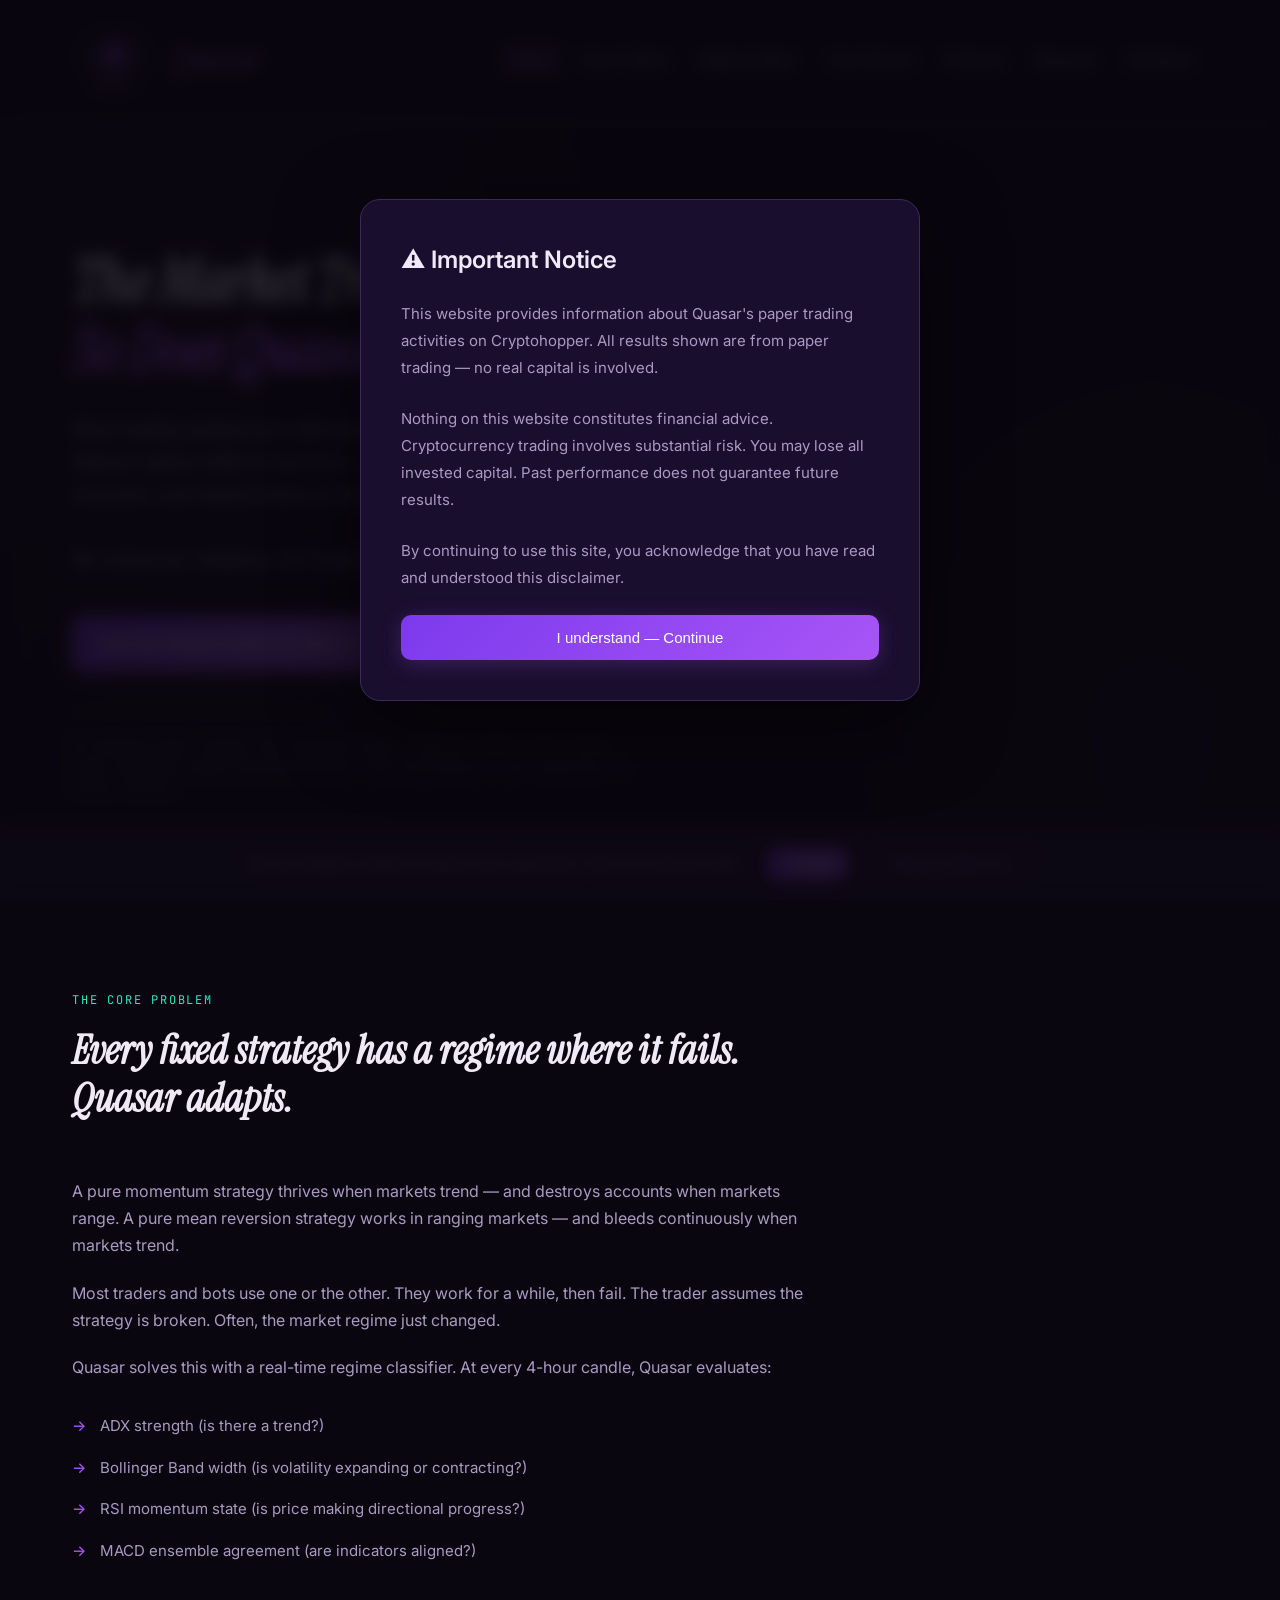
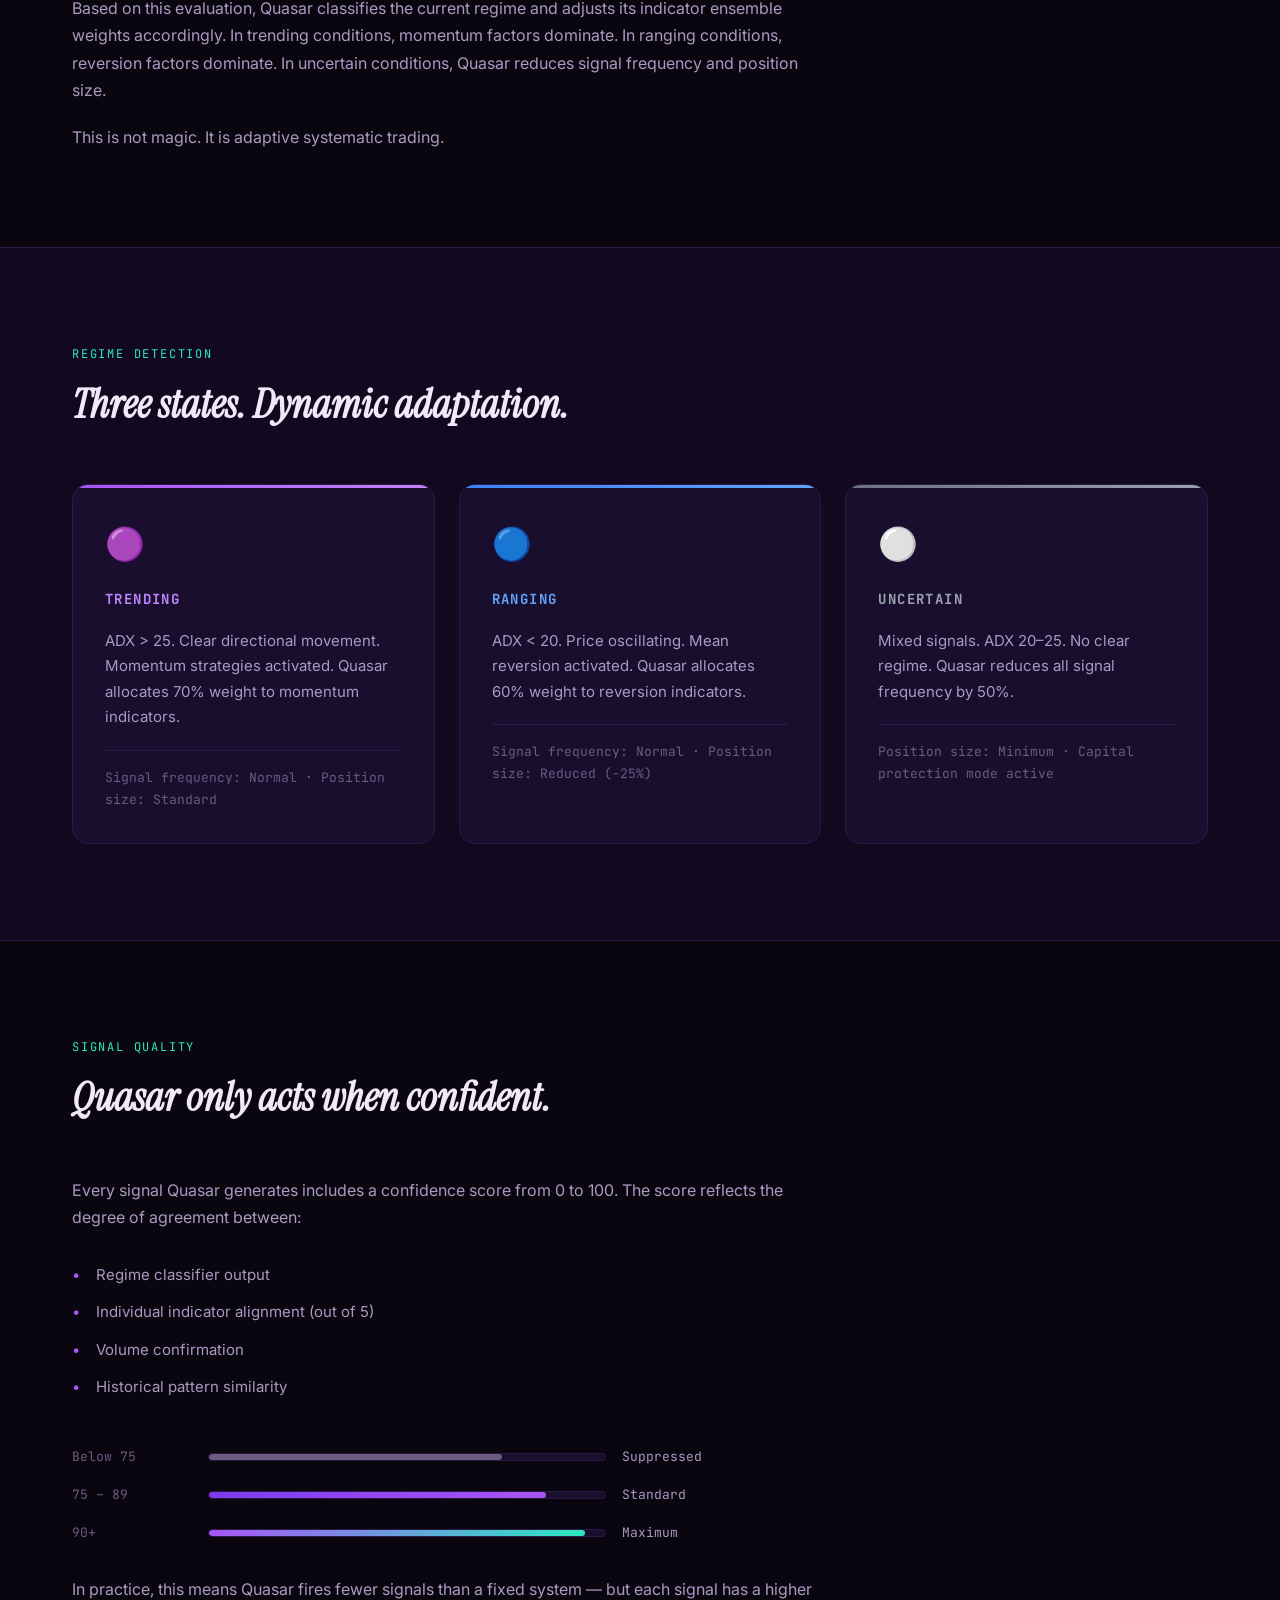
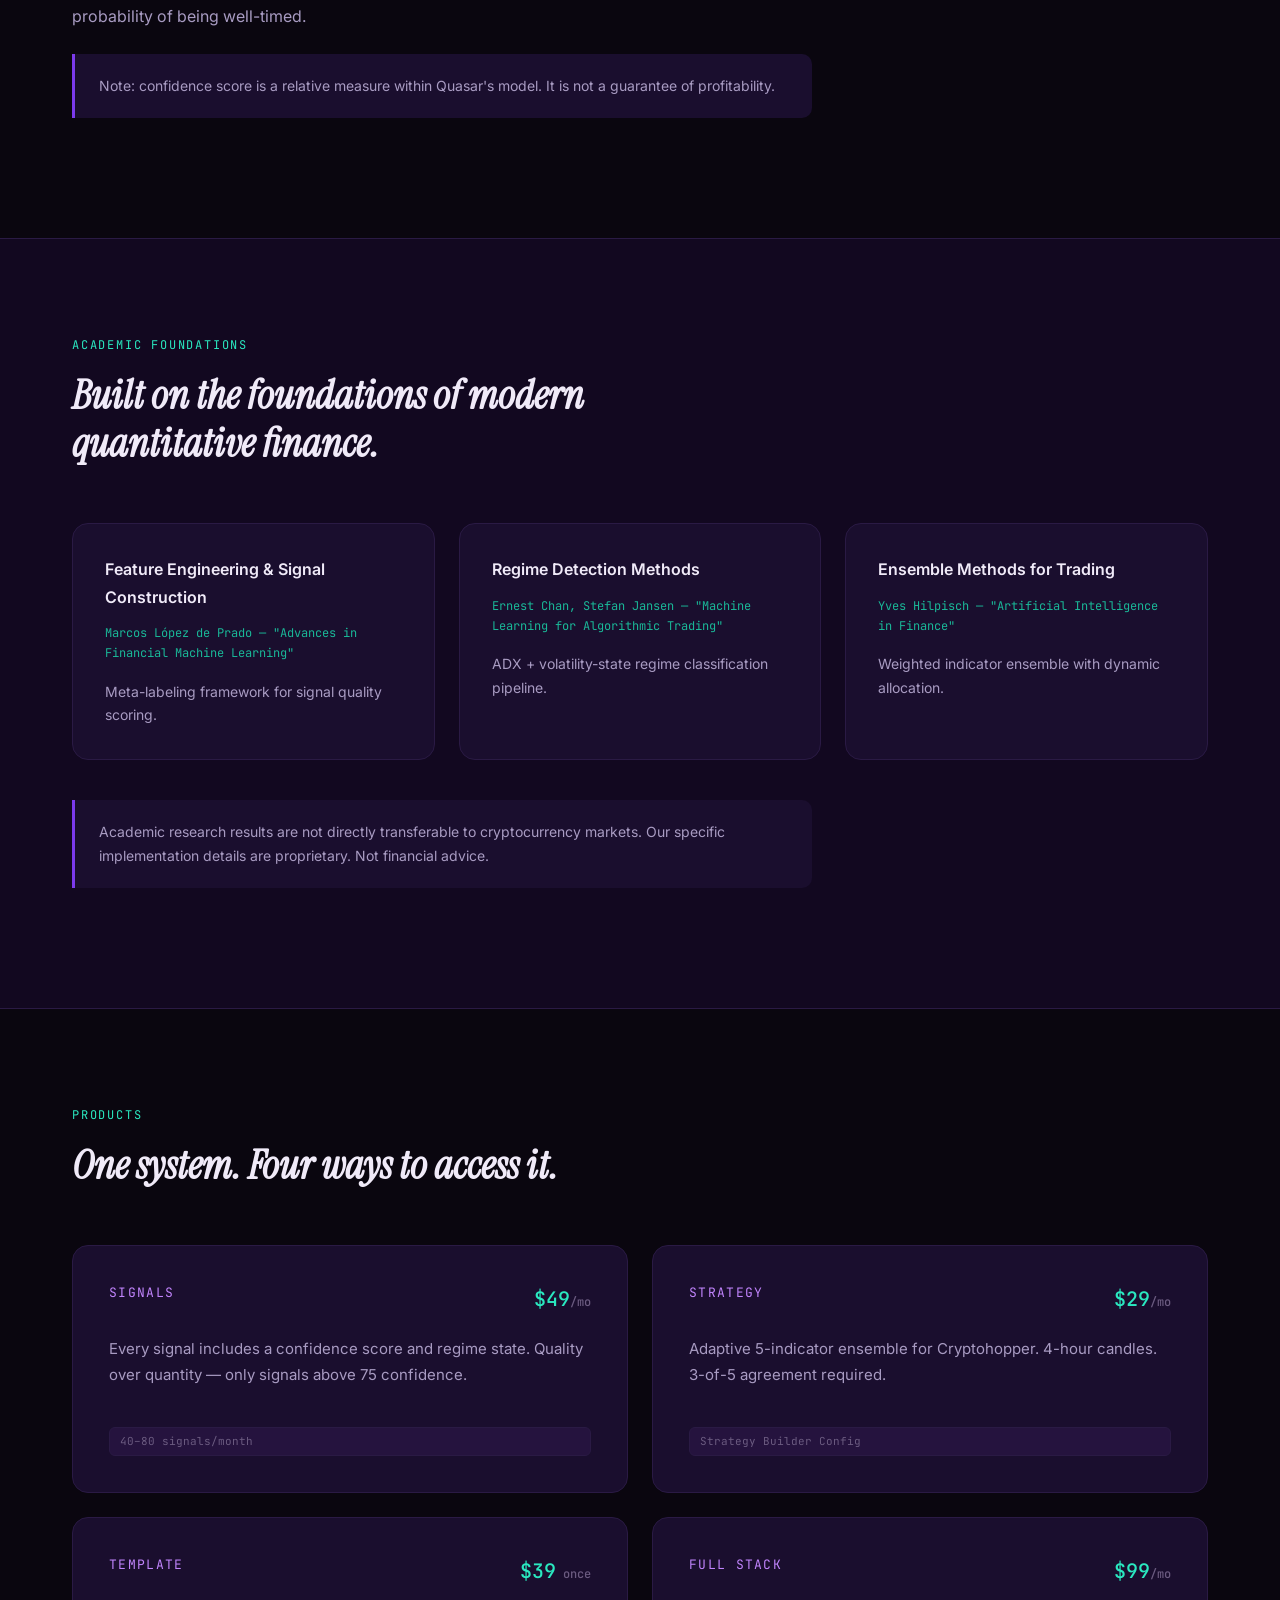
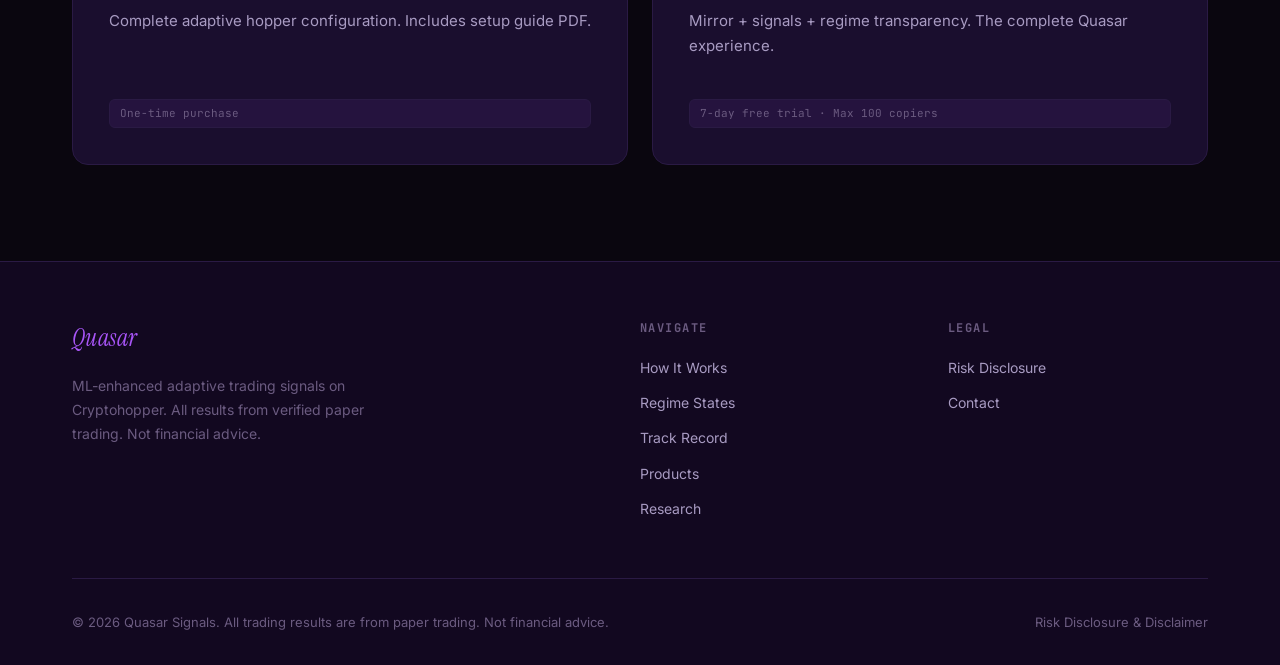
==== commit 3a490a70: "Add SVG logo and fix broken image references Created an SVG logo matching the Quasar brand design (p" ====
--- a/index.html
+++ b/index.html
@@ -6,7 +6,7 @@
   <title>Quasar — ML-Enhanced Adaptive Trading</title>
   <meta name="description" content="Quasar detects regime shifts in real-time — switching between momentum, mean reversion, and neutral states as the market evolves. ML-enhanced. Adaptive. On Cryptohopper.">
   <link rel="stylesheet" href="css/style.css">
-  <link rel="icon" type="image/png" href="images/logo.png">
+  <link rel="icon" type="image/png" href="images/logo.svg">
 </head>
 <body>
 
@@ -14,7 +14,7 @@
   <header class="site-header">
     <div class="header-inner">
       <a href="index.html" class="logo-link">
-        <img src="images/logo.png" alt="Quasar Logo" class="logo-img">
+        <img src="images/logo.svg" alt="Quasar Logo" class="logo-img">
         <span class="logo-text">Quasar</span>
       </a>
       <button class="nav-toggle" aria-label="Toggle navigation">
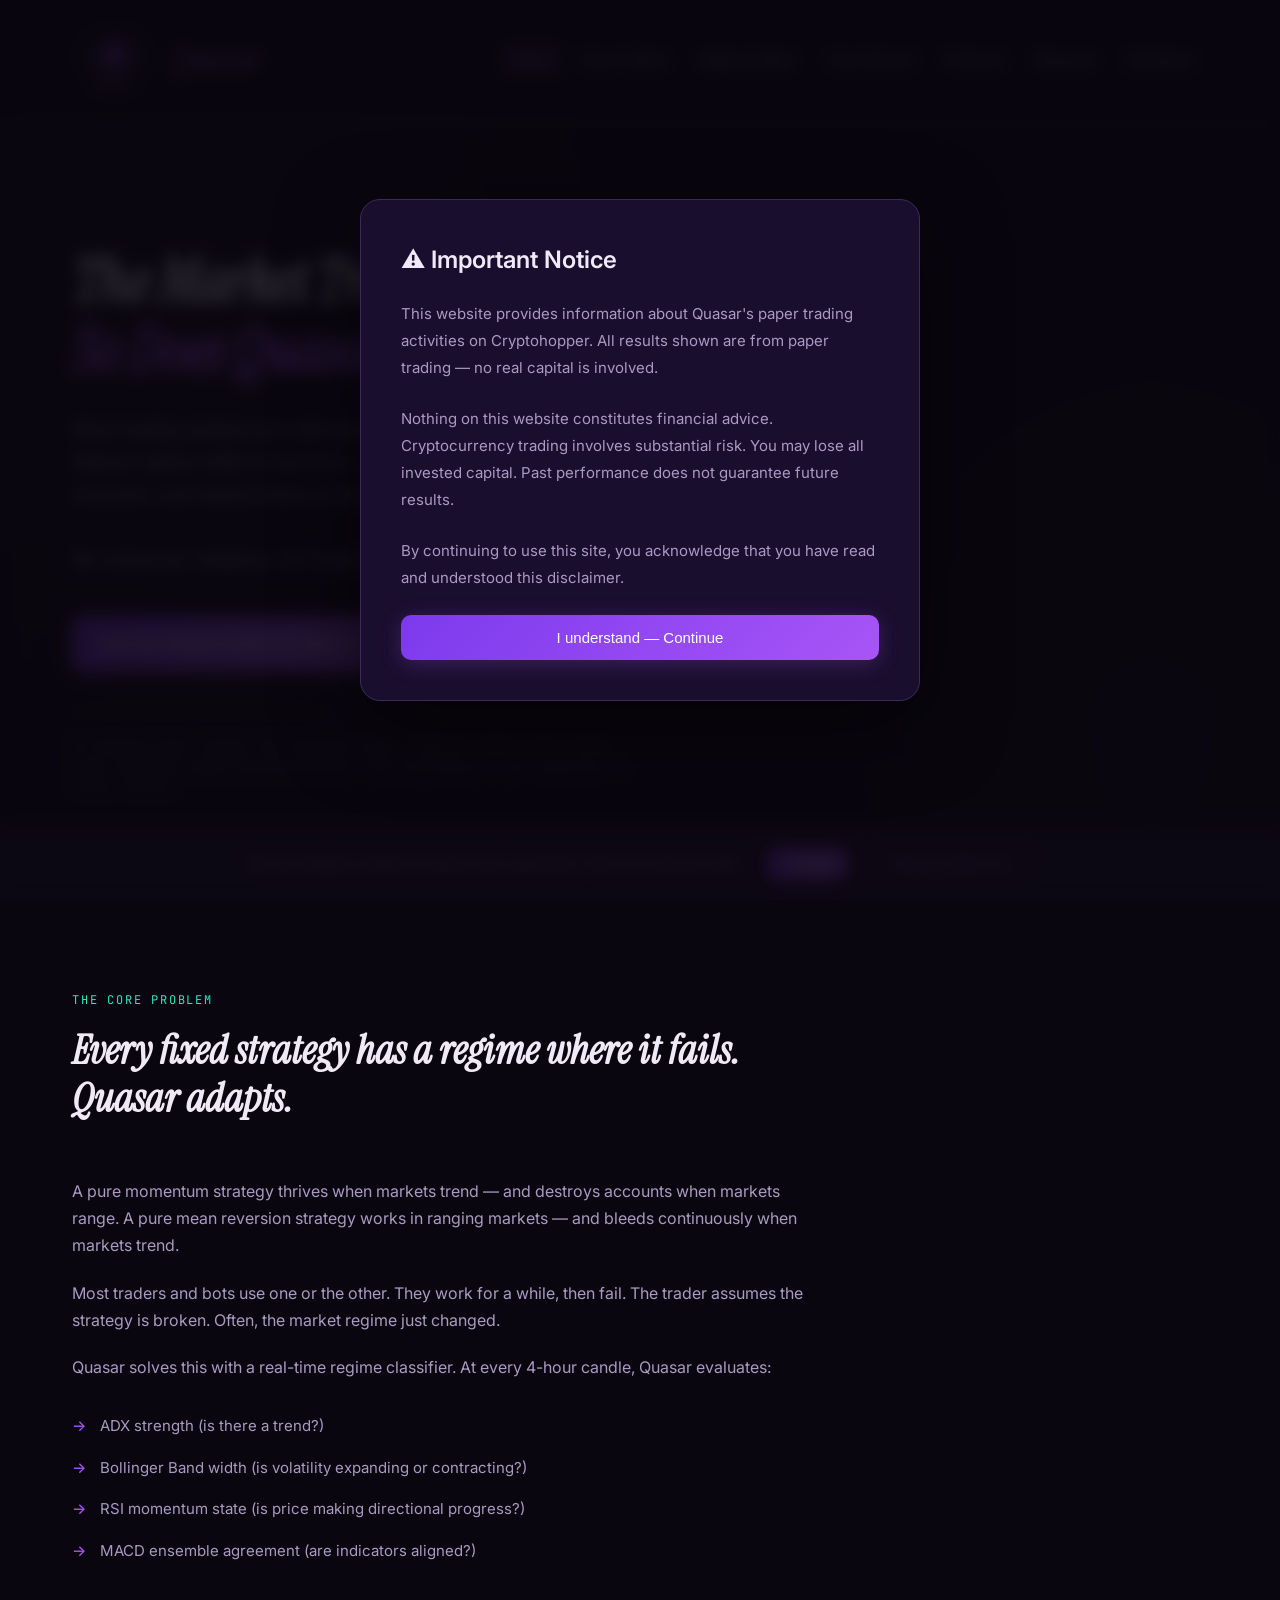
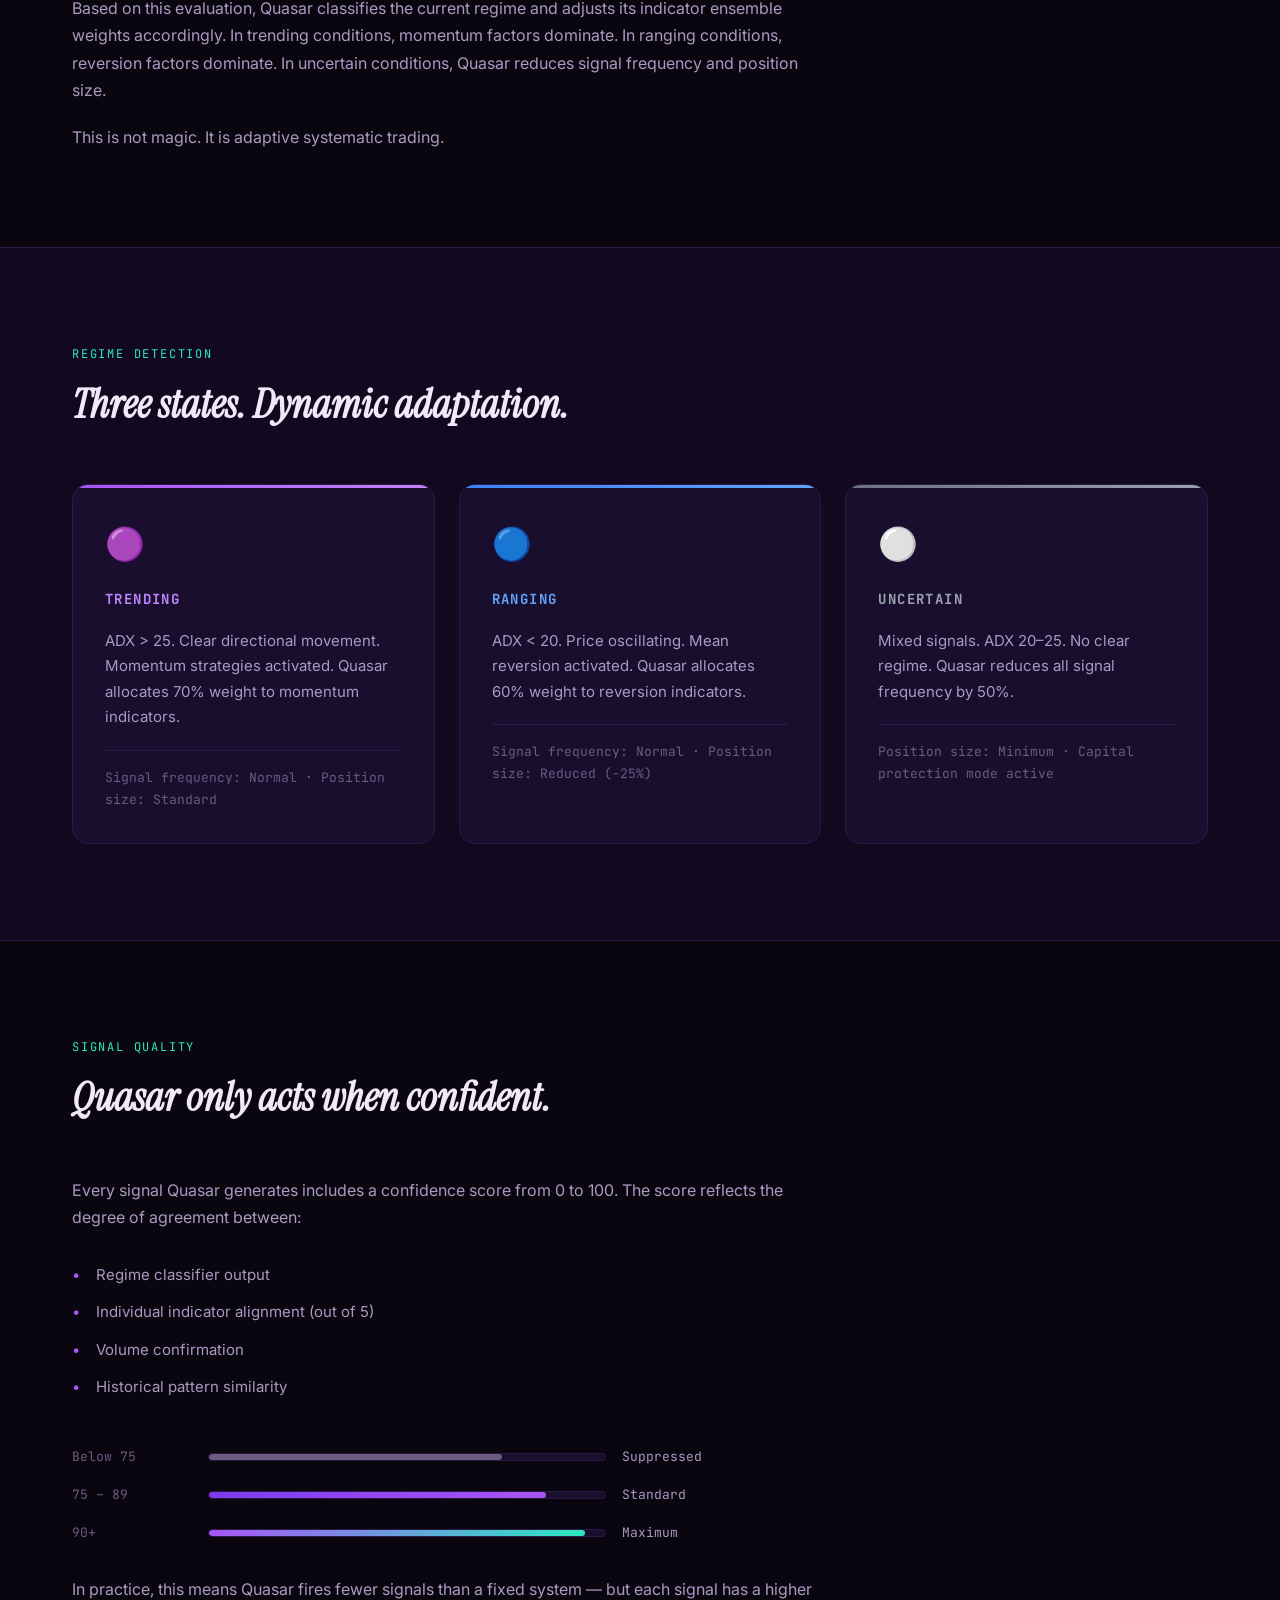
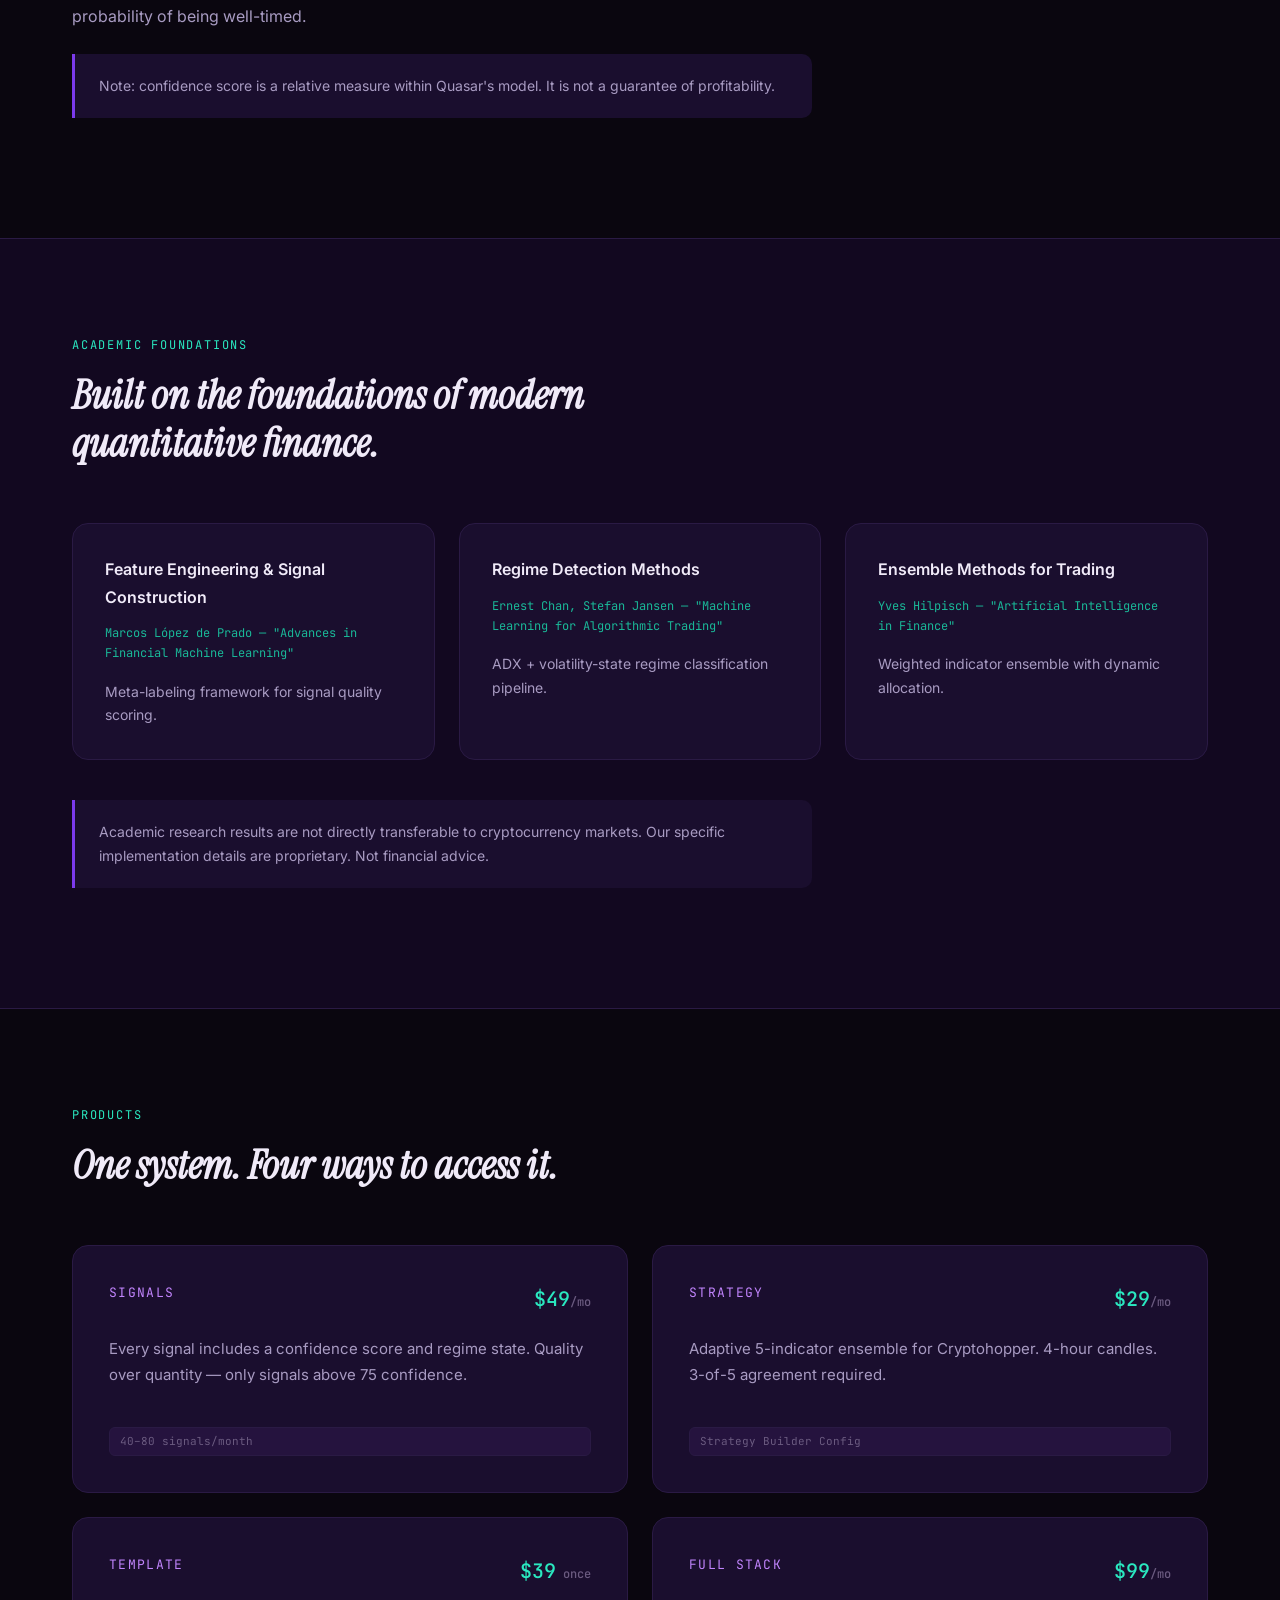
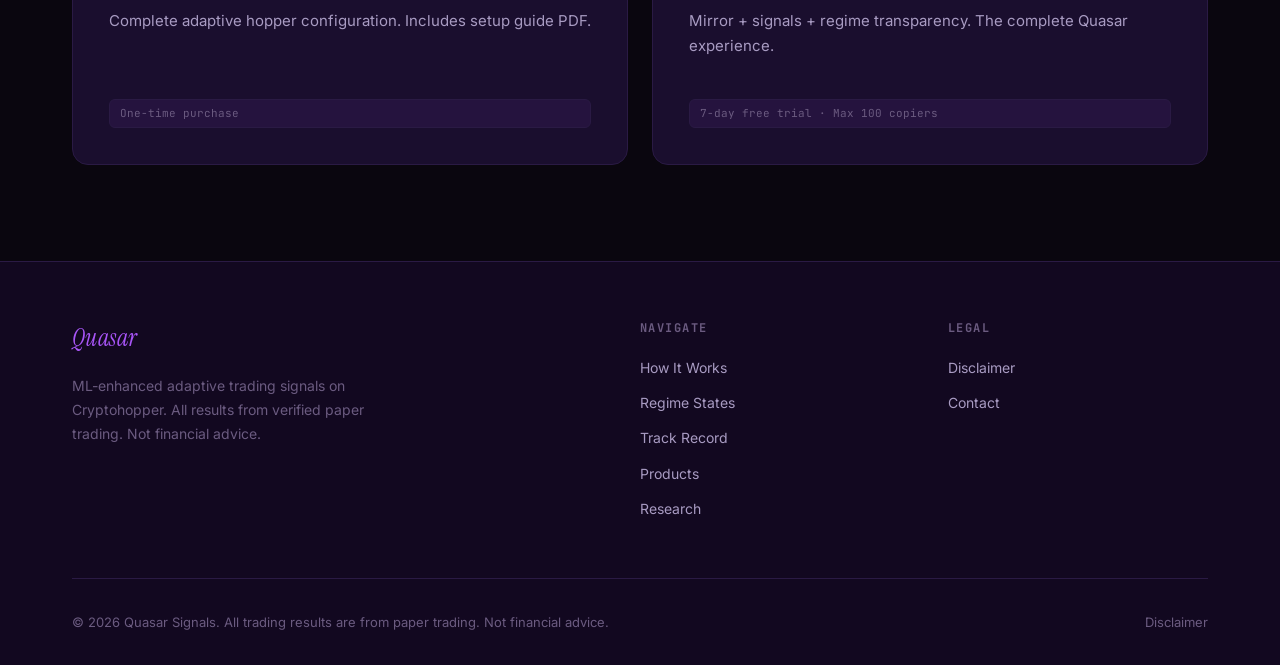
==== commit e5358f87: "Standardize "Disclaimer" naming and update email to quasar@cryptohopper.com Unified all references (" ====
--- a/index.html
+++ b/index.html
@@ -307,14 +307,14 @@
         <div class="footer-links">
           <h4>Legal</h4>
           <ul>
-            <li><a href="disclaimer.html">Risk Disclosure</a></li>
-            <li><a href="mailto:support@quasar-signals.io">Contact</a></li>
+            <li><a href="disclaimer.html">Disclaimer</a></li>
+            <li><a href="mailto:quasar@cryptohopper.com">Contact</a></li>
           </ul>
         </div>
       </div>
       <div class="footer-bottom">
         <p>&copy; 2026 Quasar Signals. All trading results are from paper trading. Not financial advice.</p>
-        <a href="disclaimer.html">Risk Disclosure &amp; Disclaimer</a>
+        <a href="disclaimer.html">Disclaimer</a>
       </div>
     </div>
   </footer>
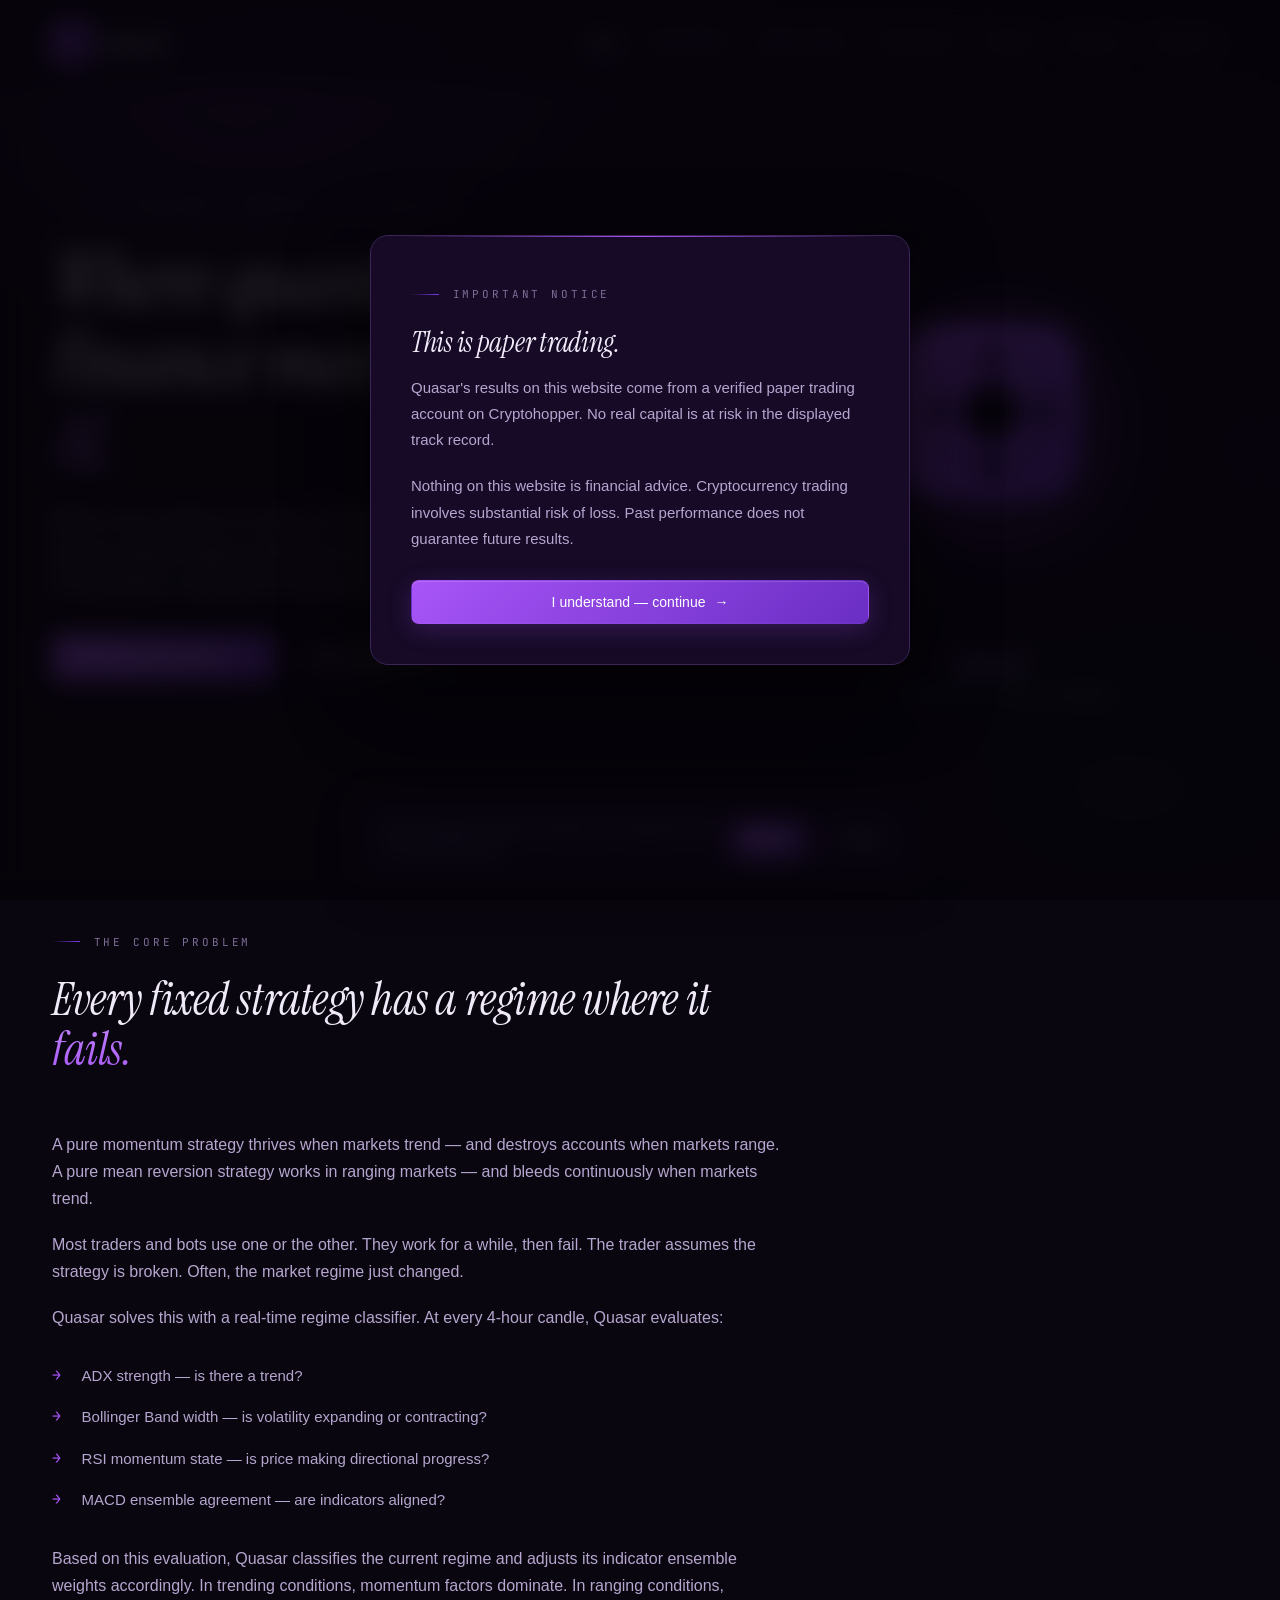
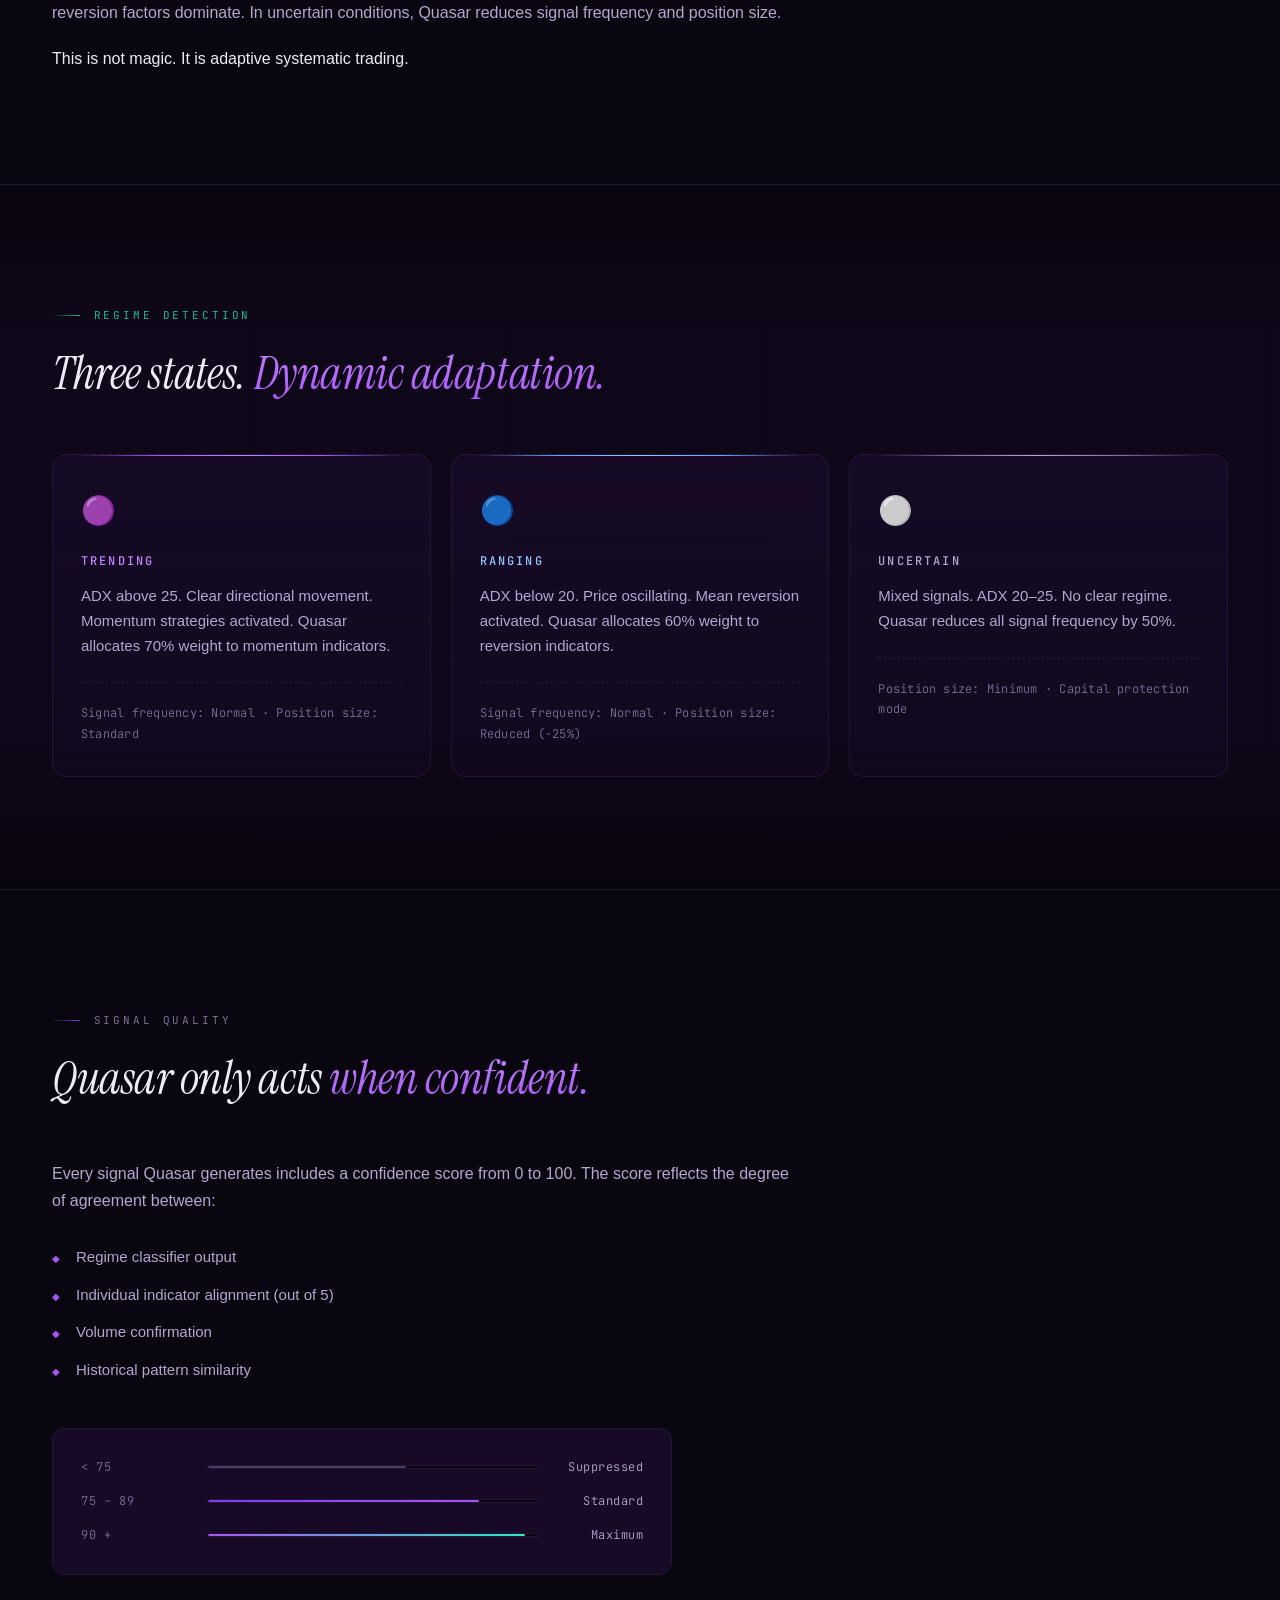
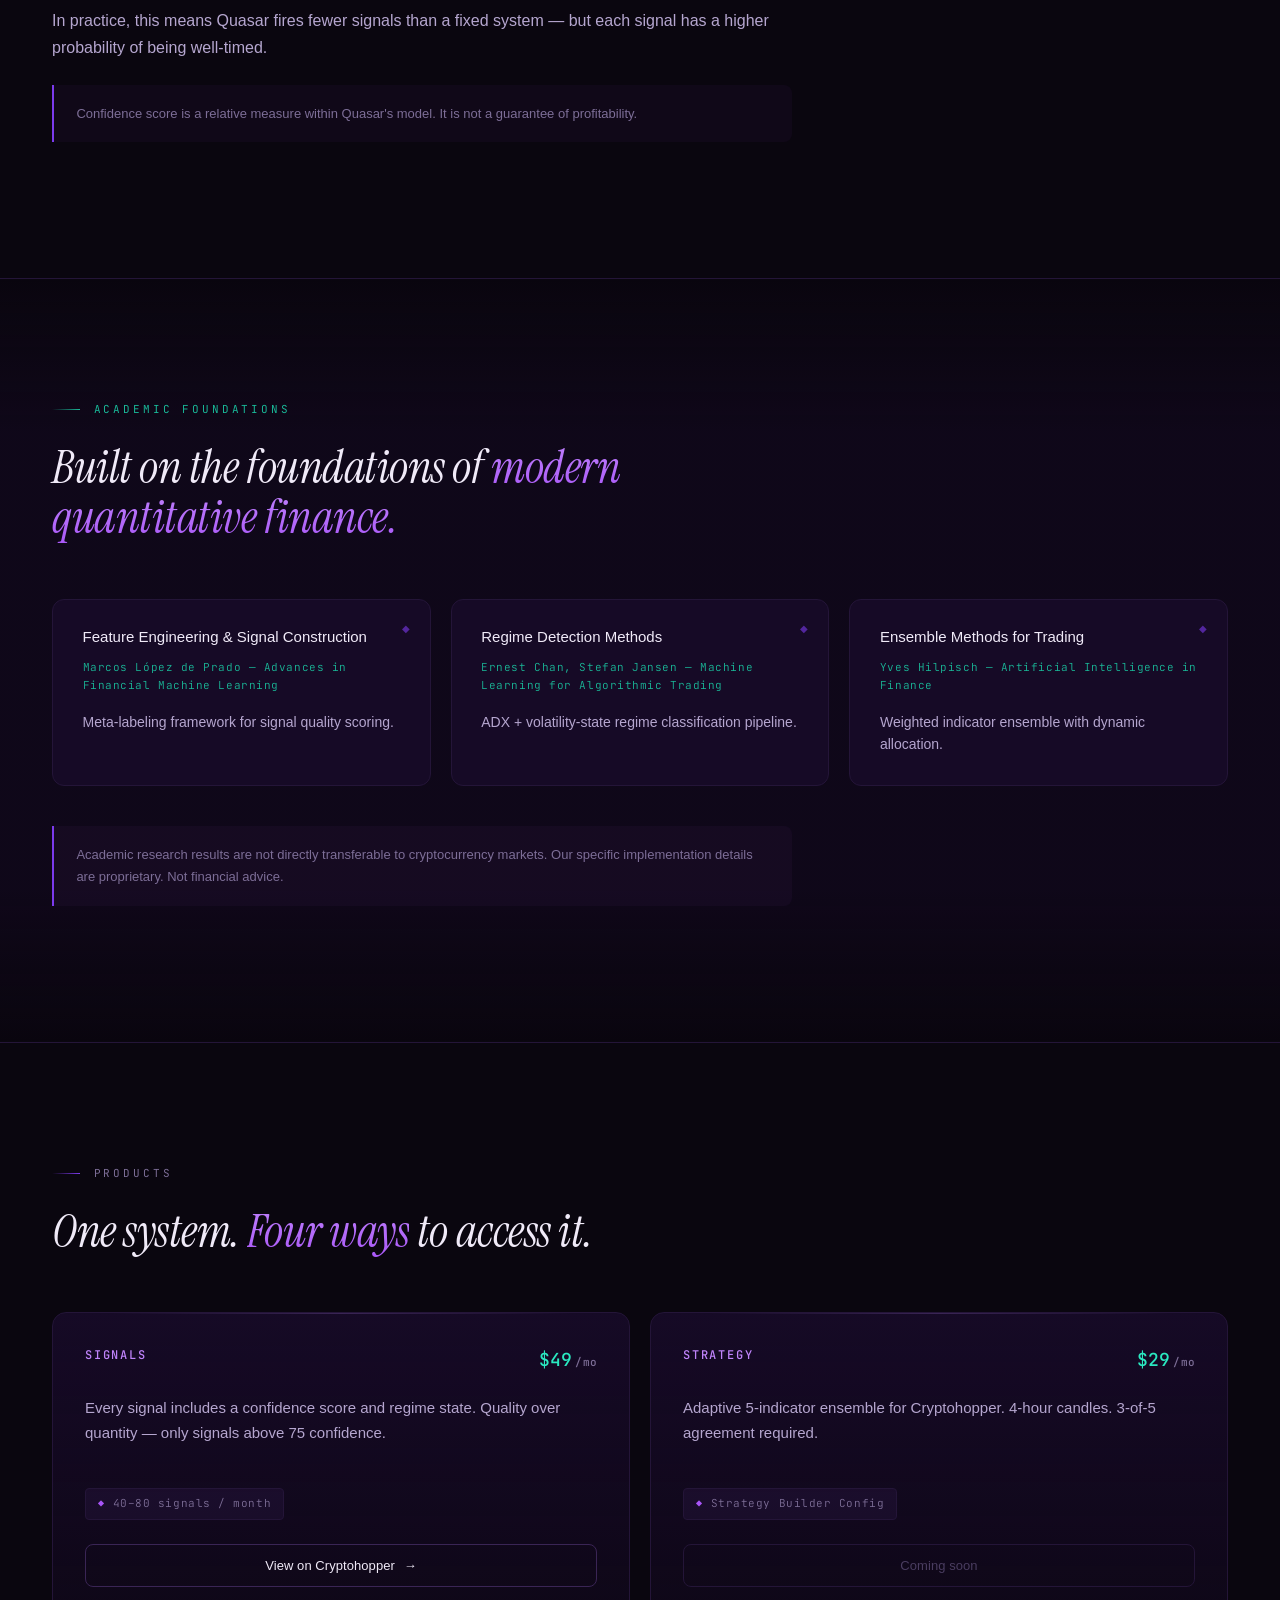
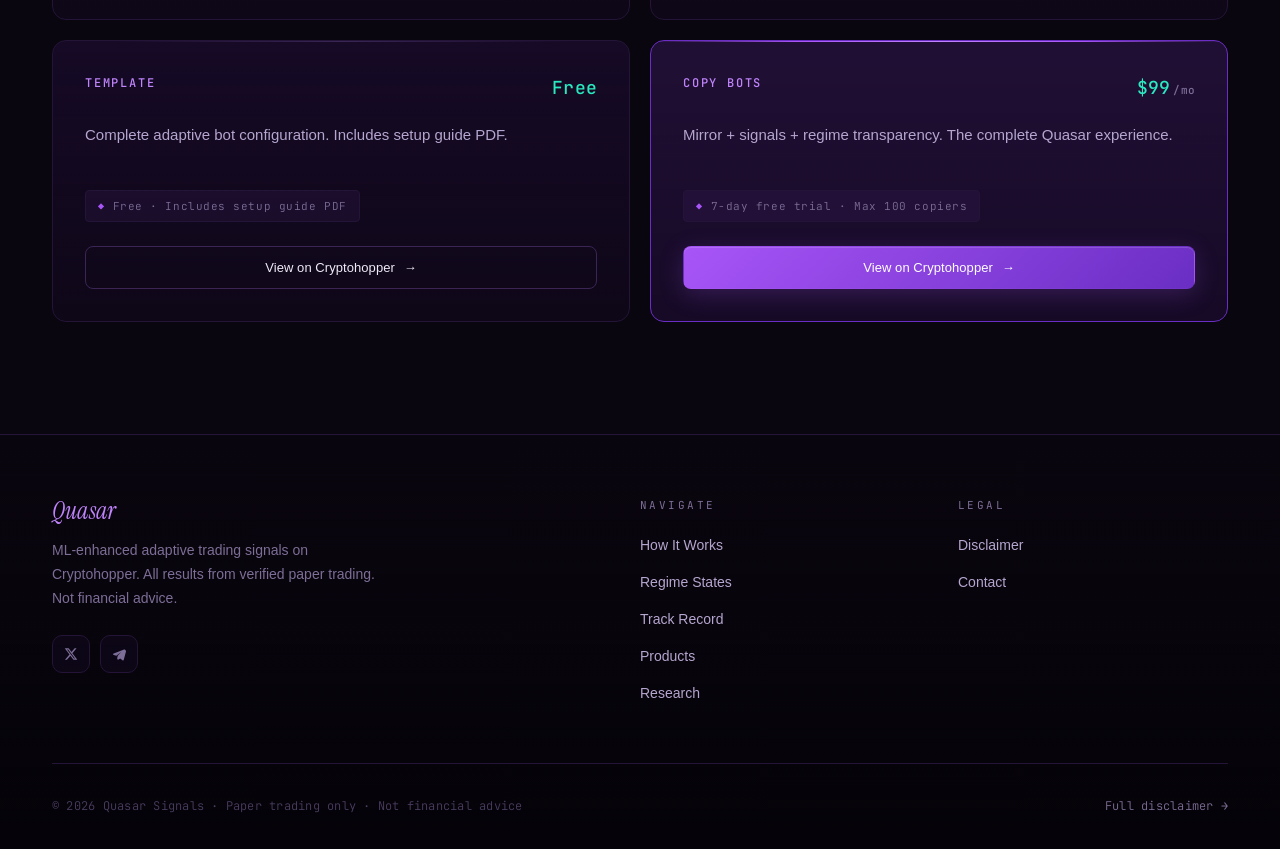
==== commit f68b6a9b: "Redesign Quasar site with cosmic editorial style - Replace logo + favicon with orbital gradient SVG " ====
--- a/index.html
+++ b/index.html
@@ -6,7 +6,7 @@
   <title>Quasar — ML-Enhanced Adaptive Trading</title>
   <meta name="description" content="Quasar detects regime shifts in real-time — switching between momentum, mean reversion, and neutral states as the market evolves. ML-enhanced. Adaptive. On Cryptohopper.">
   <link rel="stylesheet" href="css/style.css">
-  <link rel="icon" type="image/png" href="images/logo.svg">
+  <link rel="icon" type="image/svg+xml" href="images/favicon.svg">
 </head>
 <body>
 
@@ -37,23 +37,32 @@
     <!-- ═══ HERO ═══ -->
     <section class="hero">
       <div class="container">
-        <div class="hero-content">
-          <h1>The Market Transforms.<br><span>So Does Quasar.</span></h1>
-          <p class="hero-sub">
-            Most trading systems are calibrated for one market condition.
-            Quasar detects regime shifts in real-time — switching between momentum,
-            mean reversion, and neutral states as the market evolves.<br><br>
-            ML-enhanced. Adaptive. On Cryptohopper. Verified paper trading.
-          </p>
-          <div class="hero-ctas">
-            <a href="how-it-works.html" class="btn btn-primary">See How Regime Detection Works &rarr;</a>
-            <a href="products.html" class="btn btn-secondary">View Quasar on the Marketplace</a>
-          </div>
-          <p class="hero-disclaimer">
-            ML-enhanced paper trading. Not financial advice. Adaptive models carry
-            unique risks including regime misclassification. Past performance is not
-            indicative of future results.
-          </p>
+        <div class="hero-grid">
+          <div class="hero-text hero-reveal">
+            <span class="eyebrow">The Magician · Adaptive · ML-Enhanced</span>
+            <h1>Where quantitative finance meets <em>modern AI.</em></h1>
+            <p class="hero-sub">
+              Built on the research of López de Prado, Jansen, and Hilpisch —
+              Quasar detects regime shifts that other systems miss, reweighting
+              its ensemble in real-time as markets transform.
+            </p>
+            <div class="hero-ctas">
+              <a href="how-it-works.html" class="btn btn-primary">
+                See the regime detector <span class="arr">→</span>
+              </a>
+              <a href="products.html" class="btn btn-secondary">View on Marketplace</a>
+            </div>
+          </div>
+          <div class="hero-mark">
+            <div class="hero-mark-inner">
+              <div class="hero-orbit"></div>
+              <img src="images/logo.svg" alt="" class="hero-mark-logo">
+            </div>
+            <div class="hero-mark-caption">
+              <span class="logo-text">Quasar</span>
+              <span class="eyebrow eyebrow-teal">Adaptive Intelligence</span>
+            </div>
+          </div>
         </div>
       </div>
     </section>
@@ -62,10 +71,10 @@
     <section class="section">
       <div class="container">
         <div class="section-intro">
-          <span class="section-label">The Core Problem</span>
-          <h2>Every fixed strategy has a regime where it fails. Quasar adapts.</h2>
-        </div>
-        <div style="max-width: 740px;">
+          <span class="eyebrow">The Core Problem</span>
+          <h2>Every fixed strategy has a regime where it <em>fails.</em></h2>
+        </div>
+        <div class="prose">
           <p>
             A pure momentum strategy thrives when markets trend — and destroys accounts
             when markets range. A pure mean reversion strategy works in ranging markets —
@@ -80,10 +89,10 @@
             Quasar evaluates:
           </p>
           <ul class="arrow-list">
-            <li>ADX strength (is there a trend?)</li>
-            <li>Bollinger Band width (is volatility expanding or contracting?)</li>
-            <li>RSI momentum state (is price making directional progress?)</li>
-            <li>MACD ensemble agreement (are indicators aligned?)</li>
+            <li>ADX strength — is there a trend?</li>
+            <li>Bollinger Band width — is volatility expanding or contracting?</li>
+            <li>RSI momentum state — is price making directional progress?</li>
+            <li>MACD ensemble agreement — are indicators aligned?</li>
           </ul>
           <p>
             Based on this evaluation, Quasar classifies the current regime and adjusts
@@ -91,9 +100,7 @@
             factors dominate. In ranging conditions, reversion factors dominate.
             In uncertain conditions, Quasar reduces signal frequency and position size.
           </p>
-          <p>
-            This is not magic. It is adaptive systematic trading.
-          </p>
+          <p><strong>This is not magic. It is adaptive systematic trading.</strong></p>
         </div>
       </div>
     </section>
@@ -102,15 +109,15 @@
     <section class="section section-alt">
       <div class="container">
         <div class="section-intro">
-          <span class="section-label">Regime Detection</span>
-          <h2>Three states. Dynamic adaptation.</h2>
+          <span class="eyebrow eyebrow-teal">Regime Detection</span>
+          <h2>Three states. <em>Dynamic adaptation.</em></h2>
         </div>
         <div class="regime-grid">
           <div class="regime-card trending">
             <div class="regime-icon">&#x1F7E3;</div>
             <h3>Trending</h3>
             <p>
-              ADX &gt; 25. Clear directional movement. Momentum strategies activated.
+              ADX above 25. Clear directional movement. Momentum strategies activated.
               Quasar allocates 70% weight to momentum indicators.
             </p>
             <div class="regime-stat">Signal frequency: Normal · Position size: Standard</div>
@@ -119,7 +126,7 @@
             <div class="regime-icon">&#x1F535;</div>
             <h3>Ranging</h3>
             <p>
-              ADX &lt; 20. Price oscillating. Mean reversion activated.
+              ADX below 20. Price oscillating. Mean reversion activated.
               Quasar allocates 60% weight to reversion indicators.
             </p>
             <div class="regime-stat">Signal frequency: Normal · Position size: Reduced (-25%)</div>
@@ -131,7 +138,7 @@
               Mixed signals. ADX 20–25. No clear regime.
               Quasar reduces all signal frequency by 50%.
             </p>
-            <div class="regime-stat">Position size: Minimum · Capital protection mode active</div>
+            <div class="regime-stat">Position size: Minimum · Capital protection mode</div>
           </div>
         </div>
       </div>
@@ -141,10 +148,10 @@
     <section class="section">
       <div class="container">
         <div class="section-intro">
-          <span class="section-label">Signal Quality</span>
-          <h2>Quasar only acts when confident.</h2>
-        </div>
-        <div style="max-width: 740px;">
+          <span class="eyebrow">Signal Quality</span>
+          <h2>Quasar only acts <em>when confident.</em></h2>
+        </div>
+        <div class="prose">
           <p>
             Every signal Quasar generates includes a confidence score from 0 to 100.
             The score reflects the degree of agreement between:
@@ -157,23 +164,23 @@
           </ul>
           <div class="confidence-visual">
             <div class="confidence-bar">
-              <span class="confidence-label">Below 75</span>
+              <span class="confidence-label">&lt; 75</span>
               <div class="confidence-track">
-                <div class="confidence-fill suppressed" data-width="74%" style="width: 0;"></div>
+                <div class="confidence-fill suppressed" data-width="60%" style="width: 0;"></div>
               </div>
               <span class="confidence-value">Suppressed</span>
             </div>
             <div class="confidence-bar">
               <span class="confidence-label">75 – 89</span>
               <div class="confidence-track">
-                <div class="confidence-fill standard" data-width="85%" style="width: 0;"></div>
+                <div class="confidence-fill standard" data-width="82%" style="width: 0;"></div>
               </div>
               <span class="confidence-value">Standard</span>
             </div>
             <div class="confidence-bar">
-              <span class="confidence-label">90+</span>
+              <span class="confidence-label">90 +</span>
               <div class="confidence-track">
-                <div class="confidence-fill maximum" data-width="95%" style="width: 0;"></div>
+                <div class="confidence-fill maximum" data-width="96%" style="width: 0;"></div>
               </div>
               <span class="confidence-value">Maximum</span>
             </div>
@@ -184,7 +191,7 @@
           </p>
           <div class="disclaimer-note">
             <p>
-              Note: confidence score is a relative measure within Quasar's model.
+              Confidence score is a relative measure within Quasar's model.
               It is not a guarantee of profitability.
             </p>
           </div>
@@ -196,23 +203,23 @@
     <section class="section section-alt">
       <div class="container">
         <div class="section-intro">
-          <span class="section-label">Academic Foundations</span>
-          <h2>Built on the foundations of modern quantitative finance.</h2>
+          <span class="eyebrow eyebrow-teal">Academic Foundations</span>
+          <h2>Built on the foundations of <em>modern quantitative finance.</em></h2>
         </div>
         <div class="research-grid">
           <div class="research-card">
             <h4>Feature Engineering &amp; Signal Construction</h4>
-            <span class="research-source">Marcos López de Prado — "Advances in Financial Machine Learning"</span>
+            <span class="research-source">Marcos López de Prado — Advances in Financial Machine Learning</span>
             <p>Meta-labeling framework for signal quality scoring.</p>
           </div>
           <div class="research-card">
             <h4>Regime Detection Methods</h4>
-            <span class="research-source">Ernest Chan, Stefan Jansen — "Machine Learning for Algorithmic Trading"</span>
+            <span class="research-source">Ernest Chan, Stefan Jansen — Machine Learning for Algorithmic Trading</span>
             <p>ADX + volatility-state regime classification pipeline.</p>
           </div>
           <div class="research-card">
             <h4>Ensemble Methods for Trading</h4>
-            <span class="research-source">Yves Hilpisch — "Artificial Intelligence in Finance"</span>
+            <span class="research-source">Yves Hilpisch — Artificial Intelligence in Finance</span>
             <p>Weighted indicator ensemble with dynamic allocation.</p>
           </div>
         </div>
@@ -229,8 +236,8 @@
     <section class="section">
       <div class="container">
         <div class="section-intro">
-          <span class="section-label">Products</span>
-          <h2>One system. Four ways to access it.</h2>
+          <span class="eyebrow">Products</span>
+          <h2>One system. <em>Four ways</em> to access it.</h2>
         </div>
         <div class="products-grid">
           <div class="product-card">
@@ -242,7 +249,10 @@
               Every signal includes a confidence score and regime state.
               Quality over quantity — only signals above 75 confidence.
             </p>
-            <span class="product-tag">40–80 signals/month</span>
+            <span class="product-tag">40–80 signals / month</span>
+            <a href="https://www.cryptohopper.com/signaller?signaller_id=745" target="_blank" rel="noopener noreferrer" class="btn btn-secondary product-cta">
+              View on Cryptohopper <span class="arr">→</span>
+            </a>
           </div>
           <div class="product-card">
             <div class="product-header">
@@ -254,21 +264,25 @@
               4-hour candles. 3-of-5 agreement required.
             </p>
             <span class="product-tag">Strategy Builder Config</span>
+            <button type="button" class="btn btn-secondary product-cta" disabled>Coming soon</button>
           </div>
           <div class="product-card">
             <div class="product-header">
               <span class="product-name">Template</span>
-              <span class="product-price">$39<span> once</span></span>
-            </div>
-            <p>
-              Complete adaptive hopper configuration.
+              <span class="product-price">Free</span>
+            </div>
+            <p>
+              Complete adaptive bot configuration.
               Includes setup guide PDF.
             </p>
-            <span class="product-tag">One-time purchase</span>
-          </div>
-          <div class="product-card">
+            <span class="product-tag">Free · Includes setup guide PDF</span>
+            <a href="https://www.cryptohopper.com/marketplace/search?q=quasar&category%5B%5D=templates" target="_blank" rel="noopener noreferrer" class="btn btn-secondary product-cta">
+              View on Cryptohopper <span class="arr">→</span>
+            </a>
+          </div>
+          <div class="product-card featured">
             <div class="product-header">
-              <span class="product-name">Full Stack</span>
+              <span class="product-name">Copy Bots</span>
               <span class="product-price">$99<span>/mo</span></span>
             </div>
             <p>
@@ -276,6 +290,9 @@
               The complete Quasar experience.
             </p>
             <span class="product-tag">7-day free trial · Max 100 copiers</span>
+            <a href="https://www.cryptohopper.com/marketplace/search?q=quasar&category%5B%5D=copytrading" target="_blank" rel="noopener noreferrer" class="btn btn-primary product-cta">
+              View on Cryptohopper <span class="arr">→</span>
+            </a>
           </div>
         </div>
       </div>
@@ -293,6 +310,14 @@
             ML-enhanced adaptive trading signals on Cryptohopper.
             All results from verified paper trading. Not financial advice.
           </p>
+          <div class="social-links">
+            <a href="https://x.com/QuasarMagician" target="_blank" rel="noopener noreferrer" class="social-link" aria-label="Quasar on X">
+              <svg viewBox="0 0 24 24" fill="currentColor" aria-hidden="true"><path d="M18.244 2.25h3.308l-7.227 8.26 8.502 11.24H16.17l-5.214-6.817L4.99 21.75H1.68l7.73-8.835L1.254 2.25H8.08l4.713 6.231 5.45-6.231zm-1.161 17.52h1.833L7.084 4.126H5.117L17.083 19.77z"/></svg>
+            </a>
+            <a href="https://t.me/quasarthemagician" target="_blank" rel="noopener noreferrer" class="social-link" aria-label="Quasar on Telegram">
+              <svg viewBox="0 0 24 24" fill="currentColor" aria-hidden="true"><path d="M21.944 4.332c-.306-.254-.786-.29-1.283-.097L2.89 11.21c-.716.28-1.132.749-1.103 1.245.03.497.497.93 1.238 1.15l4.39 1.31 2.003 5.997c.112.335.332.603.622.76.173.094.37.142.57.142.236 0 .475-.066.684-.2l2.69-1.72 4.017 3.02c.247.186.539.286.838.286.112 0 .226-.014.337-.043.433-.114.772-.451.898-.894l3.922-14.76c.154-.58-.033-1.106-.39-1.402zM9.82 14.836l-.92 4.31-1.43-4.283 8.41-6.142-6.06 6.115z"/></svg>
+            </a>
+          </div>
         </div>
         <div class="footer-links">
           <h4>Navigate</h4>
@@ -313,8 +338,8 @@
         </div>
       </div>
       <div class="footer-bottom">
-        <p>&copy; 2026 Quasar Signals. All trading results are from paper trading. Not financial advice.</p>
-        <a href="disclaimer.html">Disclaimer</a>
+        <p>&copy; 2026 Quasar Signals · Paper trading only · Not financial advice</p>
+        <a href="disclaimer.html">Full disclaimer →</a>
       </div>
     </div>
   </footer>
@@ -322,22 +347,19 @@
   <!-- ═══ DISCLAIMER MODAL ═══ -->
   <div class="disclaimer-modal-overlay">
     <div class="disclaimer-modal">
-      <h3>&#x26A0;&#xFE0F; Important Notice</h3>
+      <span class="eyebrow">Important Notice</span>
+      <h3>This is paper trading.</h3>
       <p>
-        This website provides information about Quasar's paper trading activities
-        on Cryptohopper. All results shown are from paper trading — no real capital
-        is involved.
+        Quasar's results on this website come from a verified paper trading account
+        on Cryptohopper. No real capital is at risk in the displayed track record.
       </p>
       <p>
-        Nothing on this website constitutes financial advice. Cryptocurrency trading
-        involves substantial risk. You may lose all invested capital. Past performance
-        does not guarantee future results.
+        Nothing on this website is financial advice. Cryptocurrency trading involves
+        substantial risk of loss. Past performance does not guarantee future results.
       </p>
-      <p>
-        By continuing to use this site, you acknowledge that you have read and
-        understood this disclaimer.
-      </p>
-      <button class="btn btn-primary disclaimer-accept">I understand — Continue</button>
+      <button class="btn btn-primary disclaimer-accept">
+        I understand — continue <span class="arr">→</span>
+      </button>
     </div>
   </div>
 
@@ -345,7 +367,7 @@
   <div class="cookie-banner">
     <p>We use analytics cookies to improve your experience. We do not sell your data.</p>
     <button class="btn btn-primary cookie-accept">Accept</button>
-    <button class="btn btn-secondary cookie-manage">Manage preferences</button>
+    <button class="btn btn-secondary cookie-manage">Manage</button>
   </div>
 
   <script src="js/main.js"></script>
--- a/css/style.css
+++ b/css/style.css
@@ -1,32 +1,51 @@
 /* ══════════════════════════════════════════
    QUASAR — Global Styles
-   Tone: Enigmatic · Data-Driven · Futuristic
-   ══════════════════════════════════════════ */
-
-@import url('https://fonts.googleapis.com/css2?family=Instrument+Serif:ital@0;1&family=JetBrains+Mono:wght@300;400;500&family=Inter:wght@300;400;500;600&display=swap');
+   Cosmic editorial · ML-adaptive
+   Display: Instrument Serif Italic
+   Body: Satoshi Light
+   Data: JetBrains Mono
+   ══════════════════════════════════════════ */
+
+@import url('https://fonts.googleapis.com/css2?family=Instrument+Serif:ital@0;1&family=JetBrains+Mono:wght@300;400;500&display=swap');
+@import url('https://api.fontshare.com/v2/css?f[]=satoshi@300,400,500,700&display=swap');
 
 :root {
-  --bg-primary: #0a060f;
-  --bg-secondary: #120820;
-  --bg-card: #1a0e2e;
-  --bg-card-hover: #221440;
-  --purple: #a855f7;
-  --purple-light: #c084fc;
-  --purple-dim: #7c3aed;
-  --purple-dark: #6d28d9;
-  --teal: #2ae8c0;
-  --teal-dim: #1ab898;
-  --lavender: #c4b5fd;
-  --text-primary: #f0eaf8;
-  --text-secondary: #a89bc2;
-  --text-muted: #6b5b80;
-  --border: #2a1a44;
-  --border-light: #3d2a5c;
-  --font-serif: 'Instrument Serif', Georgia, serif;
-  --font-sans: 'Inter', -apple-system, sans-serif;
-  --font-mono: 'JetBrains Mono', 'Fira Code', monospace;
-  --header-height: 120px;
-  --max-width: 1200px;
+  /* Surface */
+  --bg:            #0a060f;
+  --bg-deep:       #050309;
+  --bg-elev:       #120820;
+  --bg-card:       #160a26;
+  --bg-card-hover: #1c0f34;
+
+  /* Purples */
+  --purple:        #a855f7;
+  --purple-bright: #c084fc;
+  --purple-dim:    #7c3aed;
+  --purple-deep:   #6a2ec4;
+
+  /* Teal — used sparingly, only for data/metrics */
+  --teal:          #2ae8c0;
+  --teal-dim:      #1ab898;
+
+  /* Text */
+  --text:          #f0eaf8;
+  --text-mute:     #b5a6cf;
+  --text-dim:      #7d6e97;
+  --text-faint:    #4a3d60;
+
+  /* Lines */
+  --line:          #241538;
+  --line-strong:   #3a2555;
+
+  /* Fonts */
+  --font-display:  'Instrument Serif', 'Cormorant Garamond', Georgia, serif;
+  --font-body:     'Satoshi', -apple-system, BlinkMacSystemFont, sans-serif;
+  --font-mono:     'JetBrains Mono', 'Fira Code', monospace;
+
+  /* Layout */
+  --max:           1240px;
+  --gutter:        2rem;
+  --header-height: 86px;
 }
 
 *, *::before, *::after {
@@ -38,26 +57,57 @@
 html {
   scroll-behavior: smooth;
   font-size: 16px;
+  -webkit-font-smoothing: antialiased;
+  -moz-osx-font-smoothing: grayscale;
 }
 
 body {
-  font-family: var(--font-sans);
-  background: var(--bg-primary);
-  color: var(--text-primary);
+  font-family: var(--font-body);
+  font-weight: 300;
+  background: var(--bg);
+  color: var(--text-mute);
   line-height: 1.7;
   min-height: 100vh;
   overflow-x: hidden;
+  position: relative;
+}
+
+/* ── Cosmic atmosphere: stacked radial glows pinned to viewport ── */
+body::before {
+  content: '';
+  position: fixed;
+  inset: 0;
+  z-index: -2;
+  background:
+    radial-gradient(ellipse 55% 45% at 18% 12%, rgba(168, 85, 247, 0.14), transparent 55%),
+    radial-gradient(ellipse 45% 40% at 88% 88%, rgba(42, 232, 192, 0.05), transparent 60%),
+    radial-gradient(ellipse 80% 55% at 50% 0%, rgba(106, 46, 196, 0.10), transparent 55%),
+    radial-gradient(ellipse 60% 80% at 100% 50%, rgba(124, 58, 237, 0.06), transparent 60%),
+    var(--bg);
+  pointer-events: none;
+}
+
+/* ── Grain/noise overlay for texture ── */
+body::after {
+  content: '';
+  position: fixed;
+  inset: 0;
+  z-index: -1;
+  background-image: url("data:image/svg+xml;utf8,<svg xmlns='http://www.w3.org/2000/svg' width='300' height='300'><filter id='n'><feTurbulence type='fractalNoise' baseFrequency='0.92' numOctaves='2' stitchTiles='stitch'/><feColorMatrix values='0 0 0 0 0.66 0 0 0 0 0.33 0 0 0 0 0.97 0 0 0 0.5 0'/></filter><rect width='100%25' height='100%25' filter='url(%23n)'/></svg>");
+  opacity: 0.07;
+  mix-blend-mode: overlay;
+  pointer-events: none;
 }
 
 /* ── Selection ── */
 ::selection {
-  background: var(--purple-dim);
-  color: #fff;
+  background: rgba(168, 85, 247, 0.35);
+  color: var(--text);
 }
 
 /* ── Links ── */
 a {
-  color: var(--purple-light);
+  color: var(--purple-bright);
   text-decoration: none;
   transition: color 0.25s ease;
 }
@@ -66,7 +116,92 @@
 }
 
 /* ══════════════════════════════════════════
-   HEADER — Tall with large logo
+   TYPOGRAPHY
+   ══════════════════════════════════════════ */
+
+h1, h2, h3, h4 {
+  font-family: var(--font-display);
+  font-style: italic;
+  font-weight: 400;
+  color: var(--text);
+  letter-spacing: -0.01em;
+  line-height: 1.1;
+}
+
+h1 {
+  font-size: clamp(2.5rem, 6vw, 5rem);
+  line-height: 1.04;
+  letter-spacing: -0.018em;
+}
+
+h2 {
+  font-size: clamp(2rem, 3.6vw, 3.25rem);
+  margin-bottom: 1.25rem;
+  line-height: 1.08;
+}
+
+h3 {
+  font-size: 1.5rem;
+  margin-bottom: 0.75rem;
+}
+
+h4 {
+  font-size: 1.0625rem;
+  margin-bottom: 0.65rem;
+}
+
+/* Accent word inside italic headlines: brighter purple to pop */
+h1 em, h2 em, h3 em, .accent {
+  font-style: italic;
+  color: var(--purple);
+  background: linear-gradient(180deg, var(--purple-bright), var(--purple));
+  -webkit-background-clip: text;
+  background-clip: text;
+  -webkit-text-fill-color: transparent;
+}
+
+p {
+  margin-bottom: 1.15rem;
+  color: var(--text-mute);
+  font-weight: 300;
+}
+p:last-child { margin-bottom: 0; }
+
+strong { color: var(--text); font-weight: 500; }
+
+/* ── Eyebrow: small-caps mono label, dotted separator ── */
+.eyebrow,
+.section-label {
+  display: inline-flex;
+  align-items: center;
+  gap: 0.85rem;
+  font-family: var(--font-mono);
+  font-size: 0.6875rem;
+  font-weight: 400;
+  letter-spacing: 0.26em;
+  text-transform: uppercase;
+  color: var(--text-dim);
+  margin-bottom: 1.5rem;
+}
+
+.eyebrow::before,
+.section-label::before {
+  content: '';
+  display: inline-block;
+  width: 28px;
+  height: 1px;
+  background: linear-gradient(90deg, transparent, var(--purple-dim));
+}
+
+.eyebrow-teal {
+  color: var(--teal-dim);
+}
+.eyebrow-teal::before {
+  background: linear-gradient(90deg, transparent, var(--teal-dim));
+}
+
+/* ══════════════════════════════════════════
+   HEADER — Editorial, thin
    ══════════════════════════════════════════ */
 
 .site-header {
@@ -74,62 +209,56 @@
   top: 0;
   left: 0;
   right: 0;
-  z-index: 1000;
+  z-index: 100;
   height: var(--header-height);
-  background: rgba(10, 6, 15, 0.92);
-  backdrop-filter: blur(20px);
-  -webkit-backdrop-filter: blur(20px);
-  border-bottom: 1px solid var(--border);
-  transition: height 0.3s ease, background 0.3s ease;
+  background: rgba(10, 6, 15, 0.55);
+  backdrop-filter: saturate(1.3) blur(20px);
+  -webkit-backdrop-filter: saturate(1.3) blur(20px);
+  border-bottom: 1px solid rgba(36, 21, 56, 0.7);
+  transition: background 0.3s ease, border-color 0.3s ease;
 }
 
 .site-header.scrolled {
-  height: 80px;
-  background: rgba(10, 6, 15, 0.97);
+  background: rgba(10, 6, 15, 0.88);
+  border-bottom-color: var(--line);
 }
 
 .header-inner {
-  max-width: var(--max-width);
+  max-width: var(--max);
   margin: 0 auto;
-  padding: 0 2rem;
+  padding: 0 var(--gutter);
   height: 100%;
   display: flex;
   align-items: center;
   justify-content: space-between;
+  gap: 2rem;
 }
 
 .logo-link {
   display: flex;
   align-items: center;
-  gap: 1rem;
+  gap: 0.75rem;
   text-decoration: none;
   flex-shrink: 0;
 }
 
 .logo-img {
-  height: 85px;
-  width: 85px;
+  height: 40px;
+  width: 40px;
   object-fit: contain;
-  border-radius: 16px;
-  transition: height 0.3s ease, width 0.3s ease;
-}
-
-.site-header.scrolled .logo-img {
-  height: 52px;
-  width: 52px;
+  transition: transform 0.5s cubic-bezier(0.2, 0.6, 0.2, 1);
+}
+.logo-link:hover .logo-img {
+  transform: rotate(-8deg) scale(1.04);
 }
 
 .logo-text {
-  font-family: var(--font-serif);
+  font-family: var(--font-display);
   font-style: italic;
-  font-size: 2rem;
-  color: var(--purple);
-  letter-spacing: 0.02em;
-  transition: font-size 0.3s ease;
-}
-
-.site-header.scrolled .logo-text {
   font-size: 1.5rem;
+  color: var(--text);
+  letter-spacing: 0.01em;
+  line-height: 1;
 }
 
 /* ── Navigation ── */
@@ -140,23 +269,33 @@
 }
 
 .main-nav a {
-  color: var(--text-secondary);
-  font-size: 0.875rem;
+  color: var(--text-dim);
+  font-family: var(--font-body);
+  font-size: 0.8125rem;
   font-weight: 400;
   padding: 0.5rem 0.85rem;
-  border-radius: 8px;
-  transition: all 0.25s ease;
+  border-radius: 6px;
+  transition: color 0.2s ease, background 0.2s ease;
   white-space: nowrap;
-}
-
-.main-nav a:hover,
+  position: relative;
+}
+
+.main-nav a:hover {
+  color: var(--text);
+}
+
 .main-nav a.active {
-  color: var(--text-primary);
-  background: rgba(168, 85, 247, 0.1);
-}
-
-.main-nav a.active {
-  color: var(--purple-light);
+  color: var(--text);
+}
+.main-nav a.active::after {
+  content: '';
+  position: absolute;
+  left: 0.85rem;
+  right: 0.85rem;
+  bottom: 0.25rem;
+  height: 1px;
+  background: var(--purple);
+  opacity: 0.8;
 }
 
 /* Mobile hamburger */
@@ -170,26 +309,20 @@
 
 .nav-toggle span {
   display: block;
-  width: 24px;
-  height: 2px;
-  background: var(--text-secondary);
+  width: 22px;
+  height: 1.5px;
+  background: var(--text-mute);
   margin: 5px 0;
   transition: all 0.3s ease;
   border-radius: 2px;
 }
 
-.nav-toggle.open span:nth-child(1) {
-  transform: rotate(45deg) translate(5px, 5px);
-}
-.nav-toggle.open span:nth-child(2) {
-  opacity: 0;
-}
-.nav-toggle.open span:nth-child(3) {
-  transform: rotate(-45deg) translate(5px, -5px);
-}
-
-/* ══════════════════════════════════════════
-   MAIN CONTENT
+.nav-toggle.open span:nth-child(1) { transform: rotate(45deg) translate(5px, 5px); }
+.nav-toggle.open span:nth-child(2) { opacity: 0; }
+.nav-toggle.open span:nth-child(3) { transform: rotate(-45deg) translate(5px, -5px); }
+
+/* ══════════════════════════════════════════
+   MAIN / LAYOUT
    ══════════════════════════════════════════ */
 
 main {
@@ -197,23 +330,31 @@
 }
 
 .container {
-  max-width: var(--max-width);
+  max-width: var(--max);
   margin: 0 auto;
-  padding: 0 2rem;
-}
-
-/* ── Section spacing ── */
+  padding: 0 var(--gutter);
+}
+
 .section {
-  padding: 6rem 0;
-  border-bottom: 1px solid var(--border);
-}
-
-.section:last-child {
-  border-bottom: none;
+  padding: 7rem 0;
+  position: relative;
+}
+
+.section + .section {
+  border-top: 1px solid var(--line);
 }
 
 .section-alt {
-  background: var(--bg-secondary);
+  background: linear-gradient(180deg, transparent, rgba(22, 10, 38, 0.45) 20%, rgba(22, 10, 38, 0.45) 80%, transparent);
+}
+
+.section-intro {
+  max-width: 720px;
+  margin-bottom: 3.5rem;
+}
+
+.prose {
+  max-width: 740px;
 }
 
 /* ══════════════════════════════════════════
@@ -221,167 +362,210 @@
    ══════════════════════════════════════════ */
 
 .hero {
-  padding: 8rem 0 6rem;
+  padding: 6.5rem 0 6rem;
   position: relative;
   overflow: hidden;
 }
 
-.hero::before {
+.hero-grid {
+  display: grid;
+  grid-template-columns: minmax(0, 1.35fr) minmax(0, 1fr);
+  gap: 4rem;
+  align-items: center;
+}
+
+.hero-text {
+  position: relative;
+  z-index: 2;
+  max-width: 620px;
+}
+
+.hero h1 {
+  margin-bottom: 1.5rem;
+}
+
+.hero-sub {
+  font-size: 1.1875rem;
+  color: var(--text-mute);
+  line-height: 1.65;
+  margin-bottom: 2.25rem;
+  max-width: 560px;
+  font-weight: 300;
+}
+
+.hero-ctas {
+  display: flex;
+  gap: 0.875rem;
+  flex-wrap: wrap;
+  margin-bottom: 2.25rem;
+}
+
+.hero-meta {
+  display: flex;
+  align-items: center;
+  gap: 0.65rem;
+  flex-wrap: wrap;
+  padding-top: 1.5rem;
+  border-top: 1px solid var(--line);
+  font-family: var(--font-mono);
+  font-size: 0.75rem;
+  color: var(--text-dim);
+  letter-spacing: 0.05em;
+}
+
+.meta-item {
+  display: inline-flex;
+  align-items: center;
+  gap: 0.5rem;
+}
+
+.meta-dot {
+  width: 6px;
+  height: 6px;
+  border-radius: 50%;
+  background: var(--teal);
+  box-shadow: 0 0 8px var(--teal);
+  animation: pulse 2.4s ease-in-out infinite;
+}
+
+.meta-sep {
+  color: var(--text-faint);
+}
+
+@keyframes pulse {
+  0%, 100% { opacity: 0.5; transform: scale(1); }
+  50% { opacity: 1; transform: scale(1.2); }
+}
+
+/* ── Hero mark (right side: logo + rotating orbit) ── */
+.hero-mark {
+  position: relative;
+  display: flex;
+  flex-direction: column;
+  align-items: center;
+  justify-content: center;
+  gap: 1.75rem;
+}
+
+.hero-mark-inner {
+  position: relative;
+  width: min(100%, 420px);
+  aspect-ratio: 1;
+  display: grid;
+  place-items: center;
+}
+
+.hero-orbit {
+  position: absolute;
+  inset: 0;
+  background: url('../images/orbit-ornament.svg') center / contain no-repeat;
+  animation: orbit-spin 140s linear infinite;
+  opacity: 0.85;
+  pointer-events: none;
+}
+.hero-orbit::after {
   content: '';
   position: absolute;
-  top: -40%;
-  left: -20%;
-  width: 70%;
-  height: 120%;
-  background: radial-gradient(ellipse, rgba(168, 85, 247, 0.06) 0%, transparent 70%);
-  pointer-events: none;
-}
-
-.hero::after {
-  content: '';
-  position: absolute;
-  bottom: -30%;
-  right: -15%;
-  width: 50%;
-  height: 100%;
-  background: radial-gradient(ellipse, rgba(42, 232, 192, 0.03) 0%, transparent 70%);
-  pointer-events: none;
-}
-
-.hero-content {
+  inset: 0;
+  background: radial-gradient(circle, rgba(168, 85, 247, 0.18), transparent 55%);
+  filter: blur(30px);
+}
+
+@keyframes orbit-spin {
+  to { transform: rotate(360deg); }
+}
+
+.hero-mark-logo {
   position: relative;
   z-index: 1;
-  max-width: 780px;
-}
-
-.hero h1 {
-  font-family: var(--font-serif);
-  font-style: italic;
-  font-size: 3.75rem;
-  line-height: 1.15;
-  color: var(--text-primary);
-  margin-bottom: 1.75rem;
-  letter-spacing: -0.01em;
-}
-
-.hero h1 span {
-  color: var(--purple);
-}
-
-.hero-sub {
-  font-size: 1.125rem;
-  color: var(--text-secondary);
-  line-height: 1.8;
-  margin-bottom: 2.5rem;
-  max-width: 640px;
-}
-
-.hero-ctas {
+  width: 42%;
+  height: auto;
+  filter: drop-shadow(0 20px 50px rgba(168, 85, 247, 0.35));
+}
+
+.hero-mark-caption {
+  text-align: center;
   display: flex;
-  gap: 1rem;
-  flex-wrap: wrap;
-  margin-bottom: 2.5rem;
-}
-
-.hero-disclaimer {
-  font-family: var(--font-mono);
-  font-size: 0.75rem;
-  color: var(--text-muted);
-  line-height: 1.7;
-  max-width: 580px;
-  padding-top: 1.5rem;
-  border-top: 1px solid var(--border);
-}
-
-/* ── Buttons ── */
+  flex-direction: column;
+  align-items: center;
+  gap: 0.5rem;
+}
+.hero-mark-caption .logo-text {
+  font-size: 1.75rem;
+  color: var(--purple-bright);
+}
+.hero-mark-caption .eyebrow {
+  margin-bottom: 0;
+}
+
+/* ── Staggered reveal ── */
+.hero-reveal > * {
+  opacity: 0;
+  transform: translateY(18px);
+  animation: reveal 0.95s cubic-bezier(0.2, 0.65, 0.2, 1) forwards;
+}
+.hero-reveal > *:nth-child(1) { animation-delay: 0.15s; }
+.hero-reveal > *:nth-child(2) { animation-delay: 0.30s; }
+.hero-reveal > *:nth-child(3) { animation-delay: 0.45s; }
+.hero-reveal > *:nth-child(4) { animation-delay: 0.60s; }
+.hero-reveal > *:nth-child(5) { animation-delay: 0.75s; }
+
+@keyframes reveal {
+  to { opacity: 1; transform: translateY(0); }
+}
+
+/* ══════════════════════════════════════════
+   BUTTONS
+   ══════════════════════════════════════════ */
+
 .btn {
   display: inline-flex;
   align-items: center;
-  gap: 0.5rem;
-  padding: 0.875rem 1.75rem;
-  border-radius: 10px;
-  font-size: 0.9375rem;
+  gap: 0.55rem;
+  padding: 0.875rem 1.4rem;
+  border-radius: 8px;
+  font-family: var(--font-body);
+  font-size: 0.875rem;
   font-weight: 500;
   cursor: pointer;
-  transition: all 0.3s ease;
-  border: none;
+  transition: all 0.3s cubic-bezier(0.2, 0.6, 0.2, 1);
+  border: 1px solid transparent;
   text-decoration: none;
+  letter-spacing: 0.005em;
+  line-height: 1;
+}
+
+.btn .arr {
+  transition: transform 0.3s ease;
+  display: inline-block;
+}
+.btn:hover .arr {
+  transform: translateX(4px);
 }
 
 .btn-primary {
-  background: linear-gradient(135deg, var(--purple-dim), var(--purple));
+  background: linear-gradient(135deg, var(--purple), var(--purple-deep));
   color: #fff;
-  box-shadow: 0 4px 20px rgba(168, 85, 247, 0.25);
+  box-shadow: 0 6px 24px rgba(168, 85, 247, 0.22), inset 0 1px 0 rgba(255, 255, 255, 0.14);
 }
 
 .btn-primary:hover {
-  background: linear-gradient(135deg, var(--purple), var(--purple-light));
-  box-shadow: 0 6px 30px rgba(168, 85, 247, 0.35);
+  background: linear-gradient(135deg, var(--purple-bright), var(--purple));
+  box-shadow: 0 10px 36px rgba(168, 85, 247, 0.32), inset 0 1px 0 rgba(255, 255, 255, 0.2);
   color: #fff;
   transform: translateY(-1px);
 }
 
 .btn-secondary {
   background: transparent;
-  color: var(--purple-light);
-  border: 1px solid var(--border-light);
+  color: var(--text);
+  border-color: var(--line-strong);
 }
 
 .btn-secondary:hover {
-  background: rgba(168, 85, 247, 0.08);
+  background: rgba(168, 85, 247, 0.06);
   border-color: var(--purple-dim);
-  color: var(--purple-light);
-}
-
-/* ══════════════════════════════════════════
-   TYPOGRAPHY
-   ══════════════════════════════════════════ */
-
-h1, h2, h3, h4 {
-  font-family: var(--font-serif);
-  font-style: italic;
-  color: var(--text-primary);
-}
-
-h2 {
-  font-size: 2.5rem;
-  line-height: 1.2;
-  margin-bottom: 1.5rem;
-}
-
-h3 {
-  font-size: 1.5rem;
-  margin-bottom: 1rem;
-}
-
-h4 {
-  font-size: 1.125rem;
-  margin-bottom: 0.75rem;
-}
-
-p {
-  margin-bottom: 1.25rem;
-  color: var(--text-secondary);
-}
-
-p:last-child {
-  margin-bottom: 0;
-}
-
-/* ── Section intro ── */
-.section-intro {
-  max-width: 700px;
-  margin-bottom: 3.5rem;
-}
-
-.section-label {
-  font-family: var(--font-mono);
-  font-size: 0.75rem;
-  text-transform: uppercase;
-  letter-spacing: 0.15em;
-  color: var(--teal);
-  margin-bottom: 1rem;
-  display: block;
+  color: var(--text);
 }
 
 /* ══════════════════════════════════════════
@@ -391,104 +575,126 @@
 .regime-grid {
   display: grid;
   grid-template-columns: repeat(3, 1fr);
-  gap: 1.5rem;
+  gap: 1.25rem;
   margin-top: 2.5rem;
 }
 
 .regime-card {
-  background: var(--bg-card);
-  border: 1px solid var(--border);
-  border-radius: 16px;
+  background: linear-gradient(180deg, var(--bg-card), rgba(22, 10, 38, 0.4));
+  border: 1px solid var(--line);
+  border-radius: 14px;
+  padding: 2rem 1.75rem;
+  transition: all 0.35s ease;
+  position: relative;
+  overflow: hidden;
+}
+
+.regime-card::before {
+  content: '';
+  position: absolute;
+  top: 0;
+  left: 1.5rem;
+  right: 1.5rem;
+  height: 1px;
+}
+
+.regime-card.trending::before {
+  background: linear-gradient(90deg, transparent, var(--purple), var(--purple-bright), var(--purple), transparent);
+}
+.regime-card.ranging::before {
+  background: linear-gradient(90deg, transparent, #60a5fa, #93c5fd, #60a5fa, transparent);
+}
+.regime-card.uncertain::before {
+  background: linear-gradient(90deg, transparent, var(--text-dim), var(--text-mute), var(--text-dim), transparent);
+}
+
+.regime-card:hover {
+  border-color: var(--line-strong);
+  transform: translateY(-3px);
+  box-shadow: 0 16px 40px rgba(10, 6, 15, 0.4);
+}
+
+.regime-icon {
+  font-size: 1.75rem;
+  margin-bottom: 1.25rem;
+  opacity: 0.9;
+}
+
+.regime-card h3 {
+  font-family: var(--font-mono);
+  font-style: normal;
+  font-weight: 500;
+  font-size: 0.75rem;
+  text-transform: uppercase;
+  letter-spacing: 0.18em;
+  margin-bottom: 1rem;
+}
+
+.regime-card.trending h3 { color: var(--purple-bright); }
+.regime-card.ranging h3  { color: #93c5fd; }
+.regime-card.uncertain h3 { color: var(--text-mute); }
+
+.regime-card p {
+  font-size: 0.9375rem;
+  line-height: 1.65;
+}
+
+.regime-stat {
+  font-family: var(--font-mono);
+  font-size: 0.75rem;
+  color: var(--text-dim);
+  margin-top: 1.5rem;
+  padding-top: 1.25rem;
+  border-top: 1px dashed var(--line);
+  letter-spacing: 0.02em;
+}
+
+/* ══════════════════════════════════════════
+   PRODUCT CARDS
+   ══════════════════════════════════════════ */
+
+.products-grid {
+  display: grid;
+  grid-template-columns: repeat(2, 1fr);
+  gap: 1.25rem;
+}
+
+.product-card {
+  background: linear-gradient(180deg, var(--bg-card), rgba(22, 10, 38, 0.4));
+  border: 1px solid var(--line);
+  border-radius: 14px;
   padding: 2rem;
-  transition: all 0.3s ease;
+  transition: all 0.35s ease;
+  display: flex;
+  flex-direction: column;
   position: relative;
   overflow: hidden;
 }
 
-.regime-card::before {
+.product-card::before {
   content: '';
   position: absolute;
   top: 0;
   left: 0;
   right: 0;
-  height: 3px;
-  border-radius: 16px 16px 0 0;
-}
-
-.regime-card.trending::before {
-  background: linear-gradient(90deg, var(--purple), var(--purple-light));
-}
-
-.regime-card.ranging::before {
-  background: linear-gradient(90deg, #3b82f6, #60a5fa);
-}
-
-.regime-card.uncertain::before {
-  background: linear-gradient(90deg, #6b7280, #9ca3af);
-}
-
-.regime-card:hover {
-  border-color: var(--border-light);
-  transform: translateY(-2px);
-  box-shadow: 0 8px 32px rgba(168, 85, 247, 0.08);
-}
-
-.regime-icon {
-  font-size: 2rem;
-  margin-bottom: 1rem;
-}
-
-.regime-card h3 {
-  font-family: var(--font-mono);
-  font-style: normal;
-  font-size: 0.875rem;
-  text-transform: uppercase;
-  letter-spacing: 0.1em;
-  margin-bottom: 1rem;
-}
-
-.regime-card.trending h3 { color: var(--purple-light); }
-.regime-card.ranging h3 { color: #60a5fa; }
-.regime-card.uncertain h3 { color: #9ca3af; }
-
-.regime-card p {
-  font-size: 0.9375rem;
-  line-height: 1.7;
-}
-
-.regime-stat {
-  font-family: var(--font-mono);
-  font-size: 0.8125rem;
-  color: var(--text-muted);
-  margin-top: 1.25rem;
-  padding-top: 1rem;
-  border-top: 1px solid var(--border);
-}
-
-/* ══════════════════════════════════════════
-   PRODUCT CARDS
-   ══════════════════════════════════════════ */
-
-.products-grid {
-  display: grid;
-  grid-template-columns: repeat(2, 1fr);
-  gap: 1.5rem;
-}
-
-.product-card {
-  background: var(--bg-card);
-  border: 1px solid var(--border);
-  border-radius: 16px;
-  padding: 2.25rem;
-  transition: all 0.3s ease;
-  display: flex;
-  flex-direction: column;
+  height: 1px;
+  background: linear-gradient(90deg, transparent 10%, var(--line-strong) 50%, transparent 90%);
 }
 
 .product-card:hover {
   border-color: var(--purple-dim);
-  box-shadow: 0 8px 40px rgba(168, 85, 247, 0.1);
-  transform: translateY(-2px);
+  box-shadow: 0 16px 44px rgba(168, 85, 247, 0.08);
+  transform: translateY(-3px);
+}
+
+.product-card.featured {
+  border-color: var(--purple-deep);
+  background:
+    linear-gradient(180deg, rgba(168, 85, 247, 0.07), rgba(22, 10, 38, 0.6)),
+    var(--bg-card);
+}
+.product-card.featured::before {
+  background: linear-gradient(90deg, transparent, var(--purple), var(--purple-bright), var(--purple), transparent);
 }
 
 .product-header {
@@ -496,43 +702,81 @@
   justify-content: space-between;
   align-items: flex-start;
   margin-bottom: 1.25rem;
+  gap: 1rem;
 }
 
 .product-name {
   font-family: var(--font-mono);
-  font-size: 0.8125rem;
+  font-size: 0.75rem;
+  font-weight: 500;
   text-transform: uppercase;
-  letter-spacing: 0.1em;
-  color: var(--purple-light);
+  letter-spacing: 0.15em;
+  color: var(--purple-bright);
 }
 
 .product-price {
   font-family: var(--font-mono);
-  font-size: 1.25rem;
+  font-size: 1.125rem;
   color: var(--teal);
   font-weight: 500;
-}
-
+  letter-spacing: 0.01em;
+}
 .product-price span {
-  font-size: 0.75rem;
-  color: var(--text-muted);
+  font-size: 0.6875rem;
+  color: var(--text-dim);
+  margin-left: 0.2rem;
 }
 
 .product-card p {
   font-size: 0.9375rem;
+  line-height: 1.65;
   flex-grow: 1;
 }
 
 .product-tag {
-  display: inline-block;
+  display: inline-flex;
+  align-items: center;
+  gap: 0.5rem;
   font-family: var(--font-mono);
   font-size: 0.6875rem;
-  color: var(--text-muted);
-  background: rgba(168, 85, 247, 0.08);
-  border: 1px solid var(--border);
-  padding: 0.25rem 0.625rem;
-  border-radius: 6px;
-  margin-top: 1.25rem;
+  color: var(--text-dim);
+  background: rgba(168, 85, 247, 0.06);
+  border: 1px solid var(--line);
+  padding: 0.35rem 0.75rem;
+  border-radius: 4px;
+  margin-top: 1.5rem;
+  letter-spacing: 0.05em;
+  align-self: flex-start;
+}
+.product-tag::before {
+  content: '◆';
+  color: var(--purple);
+  font-size: 0.625rem;
+}
+
+/* Product CTA button pinned at bottom of card */
+.product-cta {
+  margin-top: 1.5rem;
+  width: 100%;
+  justify-content: center;
+  font-family: var(--font-body);
+  font-size: 0.8125rem;
+}
+
+.btn[disabled],
+.btn:disabled {
+  cursor: not-allowed;
+  color: var(--text-faint);
+  background: transparent;
+  border-color: var(--line);
+  box-shadow: none;
+}
+.btn[disabled]:hover,
+.btn:disabled:hover {
+  transform: none;
+  background: transparent;
+  border-color: var(--line);
+  color: var(--text-faint);
 }
 
 /* ══════════════════════════════════════════
@@ -542,9 +786,13 @@
 .confidence-visual {
   display: flex;
   flex-direction: column;
-  gap: 1rem;
+  gap: 0.85rem;
   margin-top: 2.5rem;
-  max-width: 600px;
+  max-width: 620px;
+  padding: 1.75rem;
+  background: var(--bg-card);
+  border: 1px solid var(--line);
+  border-radius: 12px;
 }
 
 .confidence-bar {
@@ -555,45 +803,39 @@
 
 .confidence-label {
   font-family: var(--font-mono);
-  font-size: 0.8125rem;
-  color: var(--text-muted);
-  width: 120px;
+  font-size: 0.75rem;
+  color: var(--text-dim);
+  width: 110px;
   flex-shrink: 0;
+  letter-spacing: 0.05em;
 }
 
 .confidence-track {
   flex-grow: 1;
-  height: 8px;
-  background: var(--bg-card);
-  border-radius: 4px;
+  height: 4px;
+  background: var(--bg-deep);
+  border-radius: 2px;
   overflow: hidden;
-  border: 1px solid var(--border);
+  border: 1px solid var(--line);
 }
 
 .confidence-fill {
   height: 100%;
-  border-radius: 4px;
-  transition: width 1s ease;
-}
-
-.confidence-fill.suppressed {
-  background: var(--text-muted);
-}
-
-.confidence-fill.standard {
-  background: linear-gradient(90deg, var(--purple-dim), var(--purple));
-}
-
-.confidence-fill.maximum {
-  background: linear-gradient(90deg, var(--purple), var(--teal));
-}
+  border-radius: 2px;
+  transition: width 1.2s cubic-bezier(0.2, 0.65, 0.2, 1);
+}
+
+.confidence-fill.suppressed { background: var(--text-faint); }
+.confidence-fill.standard   { background: linear-gradient(90deg, var(--purple-dim), var(--purple)); }
+.confidence-fill.maximum    { background: linear-gradient(90deg, var(--purple), var(--teal)); box-shadow: 0 0 12px rgba(42, 232, 192, 0.3); }
 
 .confidence-value {
   font-family: var(--font-mono);
-  font-size: 0.8125rem;
-  color: var(--text-secondary);
-  width: 50px;
+  font-size: 0.75rem;
+  color: var(--text-mute);
+  width: 88px;
   text-align: right;
+  letter-spacing: 0.04em;
 }
 
 /* ══════════════════════════════════════════
@@ -603,43 +845,155 @@
 .research-grid {
   display: grid;
   grid-template-columns: repeat(3, 1fr);
-  gap: 1.5rem;
+  gap: 1.25rem;
 }
 
 .research-card {
   background: var(--bg-card);
-  border: 1px solid var(--border);
-  border-radius: 16px;
-  padding: 2rem;
-  transition: all 0.3s ease;
+  border: 1px solid var(--line);
+  border-radius: 12px;
+  padding: 1.85rem;
+  transition: all 0.35s ease;
+  position: relative;
+}
+
+.research-card::before {
+  content: '◆';
+  position: absolute;
+  top: 1.25rem;
+  right: 1.25rem;
+  font-size: 0.625rem;
+  color: var(--purple-dim);
+  opacity: 0.6;
 }
 
 .research-card:hover {
-  border-color: var(--border-light);
+  border-color: var(--line-strong);
+  background: var(--bg-card-hover);
 }
 
 .research-card h4 {
-  font-family: var(--font-sans);
+  font-family: var(--font-body);
   font-style: normal;
-  font-weight: 600;
-  font-size: 1rem;
+  font-weight: 500;
+  font-size: 0.9375rem;
   margin-bottom: 0.75rem;
+  color: var(--text);
+  letter-spacing: 0;
+  padding-right: 1rem;
 }
 
 .research-source {
   font-family: var(--font-mono);
-  font-size: 0.75rem;
+  font-size: 0.6875rem;
   color: var(--teal-dim);
   margin-bottom: 1rem;
   display: block;
+  letter-spacing: 0.05em;
 }
 
 .research-card p {
   font-size: 0.875rem;
-}
-
-/* ══════════════════════════════════════════
-   ARROW LIST
+  line-height: 1.6;
+  margin-bottom: 0;
+}
+
+/* ══════════════════════════════════════════
+   EXCHANGE STRIP
+   ══════════════════════════════════════════ */
+
+.exchanges {
+  margin-top: 3.25rem;
+  padding: 2.5rem 2rem;
+  border: 1px solid var(--line);
+  border-radius: 14px;
+  background:
+    radial-gradient(ellipse 70% 100% at 50% 0%, rgba(168, 85, 247, 0.06), transparent 60%),
+    linear-gradient(180deg, var(--bg-card), rgba(22, 10, 38, 0.3));
+  position: relative;
+  overflow: hidden;
+}
+.exchanges::before {
+  content: '';
+  position: absolute;
+  top: 0;
+  left: 2rem;
+  right: 2rem;
+  height: 1px;
+  background: linear-gradient(90deg, transparent, var(--purple-dim), transparent);
+}
+
+.exchanges-label {
+  text-align: center;
+  margin-bottom: 2rem;
+  display: block;
+}
+.exchanges-label::before {
+  display: none;
+}
+
+.exchanges-grid {
+  display: flex;
+  flex-wrap: wrap;
+  align-items: center;
+  justify-content: center;
+  gap: 1.75rem 2.5rem;
+}
+
+.exchange-item {
+  display: inline-flex;
+  align-items: center;
+  justify-content: center;
+  height: 24px;
+  opacity: 0.55;
+  text-decoration: none;
+  transition: opacity 0.25s ease, transform 0.25s ease;
+}
+
+a.exchange-item:hover {
+  opacity: 1;
+  transform: translateY(-1px);
+}
+
+.exchange-item img {
+  height: 24px;
+  width: auto;
+  display: block;
+  object-fit: contain;
+}
+
+.exchange-wordmark {
+  font-family: var(--font-display);
+  font-style: italic;
+  font-weight: 400;
+  font-size: 1.25rem;
+  letter-spacing: 0.02em;
+  color: #e0d5f0;
+  line-height: 1;
+  display: inline-flex;
+  align-items: center;
+  height: 24px;
+}
+
+@media (max-width: 768px) {
+  .exchanges {
+    padding: 2rem 1.25rem;
+  }
+  .exchanges-grid {
+    gap: 1.25rem 1.75rem;
+  }
+  .exchange-item,
+  .exchange-item img {
+    height: 22px;
+  }
+  .exchange-wordmark {
+    font-size: 1.05rem;
+    height: 22px;
+  }
+}
+
+/* ══════════════════════════════════════════
+   LISTS
    ══════════════════════════════════════════ */
 
 .arrow-list {
@@ -648,10 +1002,9 @@
 }
 
 .arrow-list li {
-  padding: 0.5rem 0;
-  padding-left: 1.75rem;
-  position: relative;
-  color: var(--text-secondary);
+  padding: 0.5rem 0 0.5rem 1.85rem;
+  position: relative;
+  color: var(--text-mute);
   font-size: 0.9375rem;
 }
 
@@ -660,108 +1013,116 @@
   position: absolute;
   left: 0;
   color: var(--purple);
-  font-weight: 500;
-}
-
-/* ── Bullet list ── */
+  font-weight: 400;
+  font-family: var(--font-mono);
+}
+
 .bullet-list {
   list-style: none;
   margin: 1.5rem 0;
 }
 
 .bullet-list li {
-  padding: 0.375rem 0;
-  padding-left: 1.5rem;
-  position: relative;
-  color: var(--text-secondary);
+  padding: 0.375rem 0 0.375rem 1.5rem;
+  position: relative;
+  color: var(--text-mute);
   font-size: 0.9375rem;
 }
 
 .bullet-list li::before {
-  content: '•';
+  content: '◆';
   position: absolute;
   left: 0;
   color: var(--purple);
-}
-
-/* ══════════════════════════════════════════
-   DISCLAIMER PAGE
-   ══════════════════════════════════════════ */
-
-.disclaimer-content {
-  max-width: 780px;
-}
+  font-size: 0.625rem;
+  top: 0.75rem;
+}
+
+/* ══════════════════════════════════════════
+   DISCLAIMER PAGE & NOTES
+   ══════════════════════════════════════════ */
+
+.disclaimer-content { max-width: 780px; }
 
 .disclaimer-content h2 {
-  font-size: 2rem;
+  font-size: 1.875rem;
   margin-top: 3rem;
   margin-bottom: 1rem;
   padding-top: 2rem;
-  border-top: 1px solid var(--border);
-}
-
+  border-top: 1px solid var(--line);
+}
 .disclaimer-content h2:first-of-type {
   margin-top: 0;
   padding-top: 0;
   border-top: none;
 }
-
 .disclaimer-content p,
 .disclaimer-content li {
   font-size: 0.9375rem;
-  color: var(--text-secondary);
+  color: var(--text-mute);
   line-height: 1.8;
 }
 
 .disclaimer-note {
-  background: var(--bg-card);
-  border-left: 3px solid var(--purple-dim);
-  padding: 1.25rem 1.5rem;
-  border-radius: 0 10px 10px 0;
+  background: rgba(168, 85, 247, 0.04);
+  border-left: 2px solid var(--purple-dim);
+  padding: 1.1rem 1.4rem;
+  border-radius: 0 8px 8px 0;
   margin: 1.5rem 0;
 }
-
 .disclaimer-note p {
-  font-size: 0.875rem;
+  font-size: 0.8125rem;
+  color: var(--text-dim);
   margin: 0;
 }
 
+.hero-disclaimer {
+  font-family: var(--font-mono);
+  font-size: 0.6875rem;
+  color: var(--text-faint);
+  line-height: 1.7;
+  max-width: 560px;
+  padding-top: 1.25rem;
+  margin-top: 1.25rem;
+  border-top: 1px dashed var(--line);
+  letter-spacing: 0.02em;
+}
+
 /* ══════════════════════════════════════════
    PAGE HEADER (inner pages)
    ══════════════════════════════════════════ */
 
 .page-header {
-  padding: 5rem 0 3rem;
-  border-bottom: 1px solid var(--border);
-  position: relative;
+  padding: 6rem 0 3.5rem;
+  border-bottom: 1px solid var(--line);
+  position: relative;
+  overflow: hidden;
 }
 
 .page-header::before {
   content: '';
   position: absolute;
-  top: 0;
-  left: 0;
-  right: 0;
-  bottom: 0;
-  background: radial-gradient(ellipse at 20% 50%, rgba(168, 85, 247, 0.05) 0%, transparent 60%);
+  inset: 0;
+  background: radial-gradient(ellipse at 15% 50%, rgba(168, 85, 247, 0.09) 0%, transparent 55%);
   pointer-events: none;
 }
 
 .page-header h1 {
-  font-family: var(--font-serif);
-  font-style: italic;
-  font-size: 3rem;
-  position: relative;
-}
-
-.page-header .section-label {
+  font-size: clamp(2.25rem, 4.5vw, 3.5rem);
+  position: relative;
+  margin-bottom: 1rem;
+}
+
+.page-header .section-label,
+.page-header .eyebrow {
   position: relative;
 }
 
 .page-header p {
   position: relative;
-  max-width: 600px;
-  margin-top: 1rem;
+  max-width: 640px;
+  font-size: 1.0625rem;
+  color: var(--text-mute);
 }
 
 /* ══════════════════════════════════════════
@@ -769,9 +1130,9 @@
    ══════════════════════════════════════════ */
 
 .site-footer {
-  background: var(--bg-secondary);
-  border-top: 1px solid var(--border);
-  padding: 3.5rem 0 2rem;
+  background: linear-gradient(180deg, transparent, var(--bg-deep));
+  border-top: 1px solid var(--line);
+  padding: 4rem 0 2rem;
 }
 
 .footer-inner {
@@ -785,44 +1146,71 @@
   font-size: 1.5rem;
   margin-bottom: 1rem;
   display: block;
+  color: var(--purple-bright);
 }
 
 .footer-brand p {
   font-size: 0.875rem;
-  color: var(--text-muted);
-  max-width: 320px;
+  color: var(--text-dim);
+  max-width: 340px;
+  line-height: 1.7;
+}
+
+.social-links {
+  display: flex;
+  gap: 0.6rem;
+  margin-top: 1.5rem;
+}
+
+.social-link {
+  width: 38px;
+  height: 38px;
+  display: grid;
+  place-items: center;
+  border: 1px solid var(--line);
+  border-radius: 10px;
+  color: var(--text-dim);
+  transition: all 0.25s ease;
+  background: rgba(22, 10, 38, 0.4);
+}
+
+.social-link:hover {
+  border-color: var(--purple-dim);
+  color: var(--purple-bright);
+  background: rgba(168, 85, 247, 0.08);
+  transform: translateY(-1px);
+}
+
+.social-link svg {
+  width: 14px;
+  height: 14px;
+  display: block;
 }
 
 .footer-links h4 {
   font-family: var(--font-mono);
   font-style: normal;
-  font-size: 0.75rem;
+  font-weight: 400;
+  font-size: 0.6875rem;
   text-transform: uppercase;
-  letter-spacing: 0.12em;
-  color: var(--text-muted);
-  margin-bottom: 1rem;
-}
-
-.footer-links ul {
-  list-style: none;
-}
-
-.footer-links li {
-  margin-bottom: 0.5rem;
-}
+  letter-spacing: 0.22em;
+  color: var(--text-dim);
+  margin-bottom: 1.25rem;
+}
+
+.footer-links ul { list-style: none; }
+.footer-links li { margin-bottom: 0.6rem; }
 
 .footer-links a {
   font-size: 0.875rem;
-  color: var(--text-secondary);
-}
-
-.footer-links a:hover {
-  color: var(--purple-light);
-}
+  color: var(--text-mute);
+  transition: color 0.2s ease;
+}
+.footer-links a:hover { color: var(--purple-bright); }
 
 .footer-bottom {
   padding-top: 2rem;
-  border-top: 1px solid var(--border);
+  border-top: 1px solid var(--line);
   display: flex;
   justify-content: space-between;
   align-items: center;
@@ -831,14 +1219,18 @@
 }
 
 .footer-bottom p {
-  font-size: 0.8125rem;
-  color: var(--text-muted);
+  font-family: var(--font-mono);
+  font-size: 0.75rem;
+  color: var(--text-faint);
   margin: 0;
+  letter-spacing: 0.02em;
 }
 
 .footer-bottom a {
-  font-size: 0.8125rem;
-  color: var(--text-muted);
+  font-family: var(--font-mono);
+  font-size: 0.75rem;
+  color: var(--text-dim);
+  letter-spacing: 0.02em;
 }
 
 /* ══════════════════════════════════════════
@@ -847,33 +1239,37 @@
 
 .cookie-banner {
   position: fixed;
-  bottom: 0;
-  left: 0;
-  right: 0;
+  bottom: 1.25rem;
+  left: 1.25rem;
+  right: 1.25rem;
+  max-width: 560px;
+  margin: 0 auto;
   z-index: 9999;
-  background: var(--bg-card);
-  border-top: 1px solid var(--border);
-  padding: 1.25rem 2rem;
+  background: rgba(22, 10, 38, 0.92);
+  border: 1px solid var(--line-strong);
+  border-radius: 12px;
+  padding: 1.1rem 1.25rem;
   display: none;
   align-items: center;
-  justify-content: center;
-  gap: 1.5rem;
-  backdrop-filter: blur(12px);
-}
-
-.cookie-banner.visible {
-  display: flex;
-}
+  flex-wrap: wrap;
+  gap: 1rem;
+  backdrop-filter: blur(20px);
+  -webkit-backdrop-filter: blur(20px);
+  box-shadow: 0 12px 40px rgba(0, 0, 0, 0.4);
+}
+
+.cookie-banner.visible { display: flex; }
 
 .cookie-banner p {
   font-size: 0.8125rem;
-  color: var(--text-secondary);
+  color: var(--text-mute);
   margin: 0;
+  flex: 1 1 200px;
 }
 
 .cookie-banner .btn {
-  padding: 0.5rem 1.25rem;
-  font-size: 0.8125rem;
+  padding: 0.5rem 1rem;
+  font-size: 0.75rem;
 }
 
 /* ══════════════════════════════════════════
@@ -882,52 +1278,60 @@
 
 .disclaimer-modal-overlay {
   position: fixed;
-  top: 0;
-  left: 0;
-  right: 0;
-  bottom: 0;
+  inset: 0;
   z-index: 10000;
-  background: rgba(10, 6, 15, 0.85);
-  backdrop-filter: blur(8px);
+  background: rgba(5, 3, 9, 0.82);
+  backdrop-filter: blur(12px);
+  -webkit-backdrop-filter: blur(12px);
   display: none;
   align-items: center;
   justify-content: center;
   padding: 2rem;
 }
 
-.disclaimer-modal-overlay.visible {
-  display: flex;
-}
+.disclaimer-modal-overlay.visible { display: flex; }
 
 .disclaimer-modal {
   background: var(--bg-card);
-  border: 1px solid var(--border-light);
-  border-radius: 20px;
+  border: 1px solid var(--line-strong);
+  border-radius: 18px;
   padding: 2.5rem;
-  max-width: 560px;
+  max-width: 540px;
   width: 100%;
-  box-shadow: 0 24px 80px rgba(0, 0, 0, 0.5);
+  box-shadow: 0 28px 80px rgba(0, 0, 0, 0.55);
+  position: relative;
+}
+.disclaimer-modal::before {
+  content: '';
+  position: absolute;
+  top: 0;
+  left: 2rem;
+  right: 2rem;
+  height: 1px;
+  background: linear-gradient(90deg, transparent, var(--purple), transparent);
 }
 
 .disclaimer-modal h3 {
-  font-family: var(--font-sans);
-  font-style: normal;
-  font-weight: 600;
-  display: flex;
-  align-items: center;
-  gap: 0.5rem;
-  margin-bottom: 1.25rem;
+  font-family: var(--font-display);
+  font-style: italic;
+  font-weight: 400;
+  font-size: 1.75rem;
+  color: var(--text);
+  margin-bottom: 1rem;
+  letter-spacing: -0.01em;
 }
 
 .disclaimer-modal p {
   font-size: 0.9375rem;
-  line-height: 1.8;
-  margin-bottom: 1.5rem;
+  line-height: 1.75;
+  margin-bottom: 1.25rem;
+  color: var(--text-mute);
 }
 
 .disclaimer-modal .btn {
   width: 100%;
   justify-content: center;
+  margin-top: 0.5rem;
 }
 
 /* ══════════════════════════════════════════
@@ -940,35 +1344,36 @@
   border-spacing: 0;
   margin-top: 2rem;
   overflow: hidden;
-  border-radius: 12px;
-  border: 1px solid var(--border);
+  border-radius: 10px;
+  border: 1px solid var(--line);
+  background: var(--bg-card);
+  font-family: var(--font-mono);
 }
 
 .track-table th {
-  font-family: var(--font-mono);
-  font-size: 0.75rem;
+  font-size: 0.6875rem;
+  font-weight: 500;
   text-transform: uppercase;
-  letter-spacing: 0.08em;
-  color: var(--text-muted);
-  background: var(--bg-card);
+  letter-spacing: 0.15em;
+  color: var(--text-dim);
+  background: rgba(22, 10, 38, 0.6);
   padding: 1rem 1.25rem;
   text-align: left;
-  border-bottom: 1px solid var(--border);
+  border-bottom: 1px solid var(--line);
 }
 
 .track-table td {
   padding: 0.875rem 1.25rem;
-  font-size: 0.875rem;
-  color: var(--text-secondary);
-  border-bottom: 1px solid var(--border);
-}
-
-.track-table tr:last-child td {
-  border-bottom: none;
-}
+  font-size: 0.8125rem;
+  color: var(--text-mute);
+  border-bottom: 1px solid var(--line);
+}
+
+.track-table tr:last-child td { border-bottom: none; }
 
 .track-table tr:hover td {
-  background: rgba(168, 85, 247, 0.03);
+  background: rgba(168, 85, 247, 0.04);
+  color: var(--text);
 }
 
 /* ══════════════════════════════════════════
@@ -978,29 +1383,33 @@
 .steps {
   display: grid;
   grid-template-columns: repeat(4, 1fr);
-  gap: 1.5rem;
+  gap: 1.25rem;
   margin-top: 2.5rem;
+  position: relative;
 }
 
 .step {
   background: var(--bg-card);
-  border: 1px solid var(--border);
-  border-radius: 16px;
+  border: 1px solid var(--line);
+  border-radius: 12px;
   padding: 2rem 1.5rem;
-  text-align: center;
   transition: all 0.3s ease;
+  position: relative;
 }
 
 .step:hover {
-  border-color: var(--border-light);
-  transform: translateY(-2px);
+  border-color: var(--line-strong);
+  transform: translateY(-3px);
+  background: var(--bg-card-hover);
 }
 
 .step-number {
   font-family: var(--font-mono);
-  font-size: 0.75rem;
-  color: var(--teal);
+  font-size: 0.6875rem;
+  color: var(--teal-dim);
   margin-bottom: 1rem;
+  letter-spacing: 0.15em;
+  display: block;
 }
 
 .step h3 {
@@ -1010,6 +1419,7 @@
 
 .step p {
   font-size: 0.875rem;
+  line-height: 1.65;
 }
 
 /* ══════════════════════════════════════════
@@ -1017,6 +1427,13 @@
    ══════════════════════════════════════════ */
 
 @media (max-width: 1024px) {
+  .hero-grid {
+    grid-template-columns: 1fr;
+    gap: 3rem;
+  }
+  .hero-mark { order: -1; }
+  .hero-mark-inner { width: min(100%, 340px); }
+
   .regime-grid,
   .research-grid {
     grid-template-columns: 1fr;
@@ -1038,21 +1455,17 @@
 
 @media (max-width: 768px) {
   :root {
-    --header-height: 100px;
+    --header-height: 68px;
+    --gutter: 1.25rem;
   }
 
   .logo-img {
-    height: 65px;
-    width: 65px;
+    height: 34px;
+    width: 34px;
   }
 
   .logo-text {
-    font-size: 1.5rem;
-  }
-
-  .site-header.scrolled .logo-img {
-    height: 44px;
-    width: 44px;
+    font-size: 1.25rem;
   }
 
   .main-nav {
@@ -1060,54 +1473,44 @@
     top: var(--header-height);
     left: 0;
     right: 0;
-    background: rgba(10, 6, 15, 0.97);
+    background: rgba(10, 6, 15, 0.96);
     backdrop-filter: blur(20px);
     flex-direction: column;
     padding: 1rem;
-    border-bottom: 1px solid var(--border);
+    border-bottom: 1px solid var(--line);
     transform: translateY(-120%);
     transition: transform 0.3s ease;
     gap: 0;
   }
 
-  .main-nav.open {
-    transform: translateY(0);
-  }
+  .main-nav.open { transform: translateY(0); }
 
   .main-nav a {
     width: 100%;
-    padding: 0.75rem 1rem;
+    padding: 0.8rem 1rem;
     text-align: left;
   }
-
-  .nav-toggle {
-    display: block;
-  }
-
-  .hero h1 {
-    font-size: 2.5rem;
-  }
-
-  h2 {
-    font-size: 1.875rem;
-  }
-
-  .page-header h1 {
-    font-size: 2.25rem;
-  }
+  .main-nav a.active::after { display: none; }
+
+  .nav-toggle { display: block; }
+
+  .section { padding: 5rem 0; }
+
+  .hero { padding: 4rem 0 5rem; }
+  .hero-sub { font-size: 1rem; }
 
   .hero-ctas {
     flex-direction: column;
-  }
-
-  .btn {
+    align-items: stretch;
+  }
+  .hero-ctas .btn {
     width: 100%;
     justify-content: center;
   }
 
-  .steps {
-    grid-template-columns: 1fr;
-  }
+  .hero-mark-inner { width: min(100%, 280px); }
+
+  .steps { grid-template-columns: 1fr; }
 
   .footer-bottom {
     flex-direction: column;
@@ -1116,21 +1519,33 @@
 
   .cookie-banner {
     flex-direction: column;
-    text-align: center;
-    gap: 1rem;
+    align-items: stretch;
+    text-align: left;
+  }
+  .cookie-banner p { flex: 1 1 auto; }
+
+  .disclaimer-modal {
+    padding: 1.75rem;
   }
 }
 
 @media (max-width: 480px) {
-  .hero h1 {
-    font-size: 2rem;
-  }
-
-  .container {
-    padding: 0 1.25rem;
-  }
-
-  .section {
-    padding: 4rem 0;
-  }
-}
+  h1 { font-size: clamp(2rem, 9vw, 2.75rem); }
+
+  .section { padding: 4rem 0; }
+
+  .confidence-visual { padding: 1.25rem; }
+  .confidence-label { width: 80px; font-size: 0.6875rem; }
+  .confidence-value { width: 70px; font-size: 0.6875rem; }
+}
+
+/* ══════════════════════════════════════════
+   REDUCED MOTION
+   ══════════════════════════════════════════ */
+
+@media (prefers-reduced-motion: reduce) {
+  .hero-orbit { animation: none; }
+  .hero-reveal > * { animation: none; opacity: 1; transform: none; }
+  .meta-dot { animation: none; }
+  html { scroll-behavior: auto; }
+}
